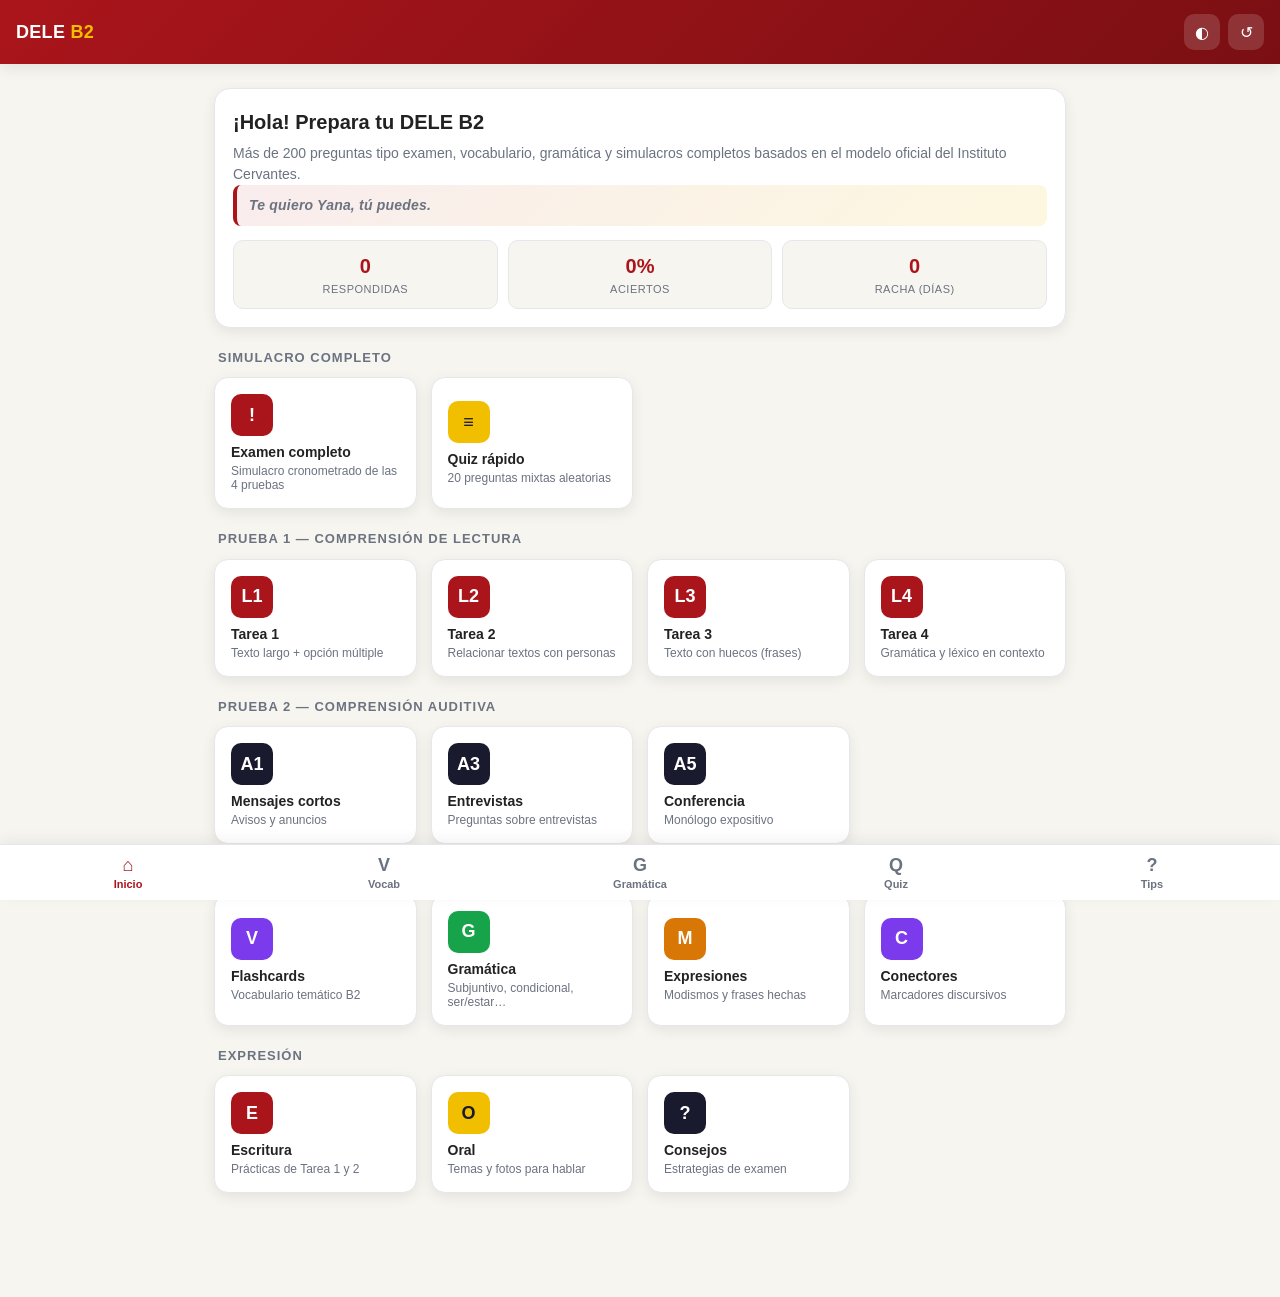
==== index.html @ 4dc5110e "Añadir mensaje personal en pantalla de inicio "Te quiero Yana, tú puedes." en la tarjeta de bienveni" ====
<!DOCTYPE html>
<html lang="es">
<head>
<meta charset="UTF-8">
<meta name="viewport" content="width=device-width, initial-scale=1.0, user-scalable=no, viewport-fit=cover">
<meta name="theme-color" content="#AA151B">
<meta name="description" content="Aplicación completa para preparar el examen DELE B2 del Instituto Cervantes">
<title>DELE B2 — Preparación Oficial</title>
<link rel="manifest" href="manifest.json">
<link rel="icon" type="image/svg+xml" href="icon.svg">
<link rel="apple-touch-icon" href="icon-180.png">
<link rel="apple-touch-icon" sizes="180x180" href="icon-180.png">
<link rel="apple-touch-icon" sizes="192x192" href="icon.png">
<link rel="apple-touch-icon" sizes="512x512" href="icon-512.png">
<meta name="apple-mobile-web-app-capable" content="yes">
<meta name="mobile-web-app-capable" content="yes">
<meta name="apple-mobile-web-app-status-bar-style" content="black-translucent">
<meta name="apple-mobile-web-app-title" content="DELE B2">
<meta name="format-detection" content="telephone=no">
<style>
:root {
  --red: #AA151B;
  --yellow: #F1BF00;
  --dark: #1a1a2e;
  --bg: #f7f5f0;
  --card: #ffffff;
  --text: #222;
  --muted: #6b7280;
  --border: #e5e7eb;
  --ok: #16a34a;
  --bad: #dc2626;
  --warn: #d97706;
  --shadow: 0 4px 14px rgba(0,0,0,0.08);
}
[data-theme="dark"] {
  --bg: #0f1420;
  --card: #1a2032;
  --text: #e6e8ef;
  --muted: #9aa3b2;
  --border: #2a3348;
  --shadow: 0 4px 14px rgba(0,0,0,0.35);
}
* { box-sizing: border-box; }
html, body { margin: 0; padding: 0; }
body {
  font-family: -apple-system, BlinkMacSystemFont, "SF Pro Text", "Segoe UI", Roboto, "Helvetica Neue", Arial, sans-serif;
  background: var(--bg);
  color: var(--text);
  line-height: 1.5;
  -webkit-tap-highlight-color: transparent;
  -webkit-touch-callout: none;
  padding-bottom: calc(80px + env(safe-area-inset-bottom));
  padding-top: env(safe-area-inset-top);
  overscroll-behavior-y: none;
}
header {
  background: linear-gradient(135deg, var(--red), #7a0f13);
  color: #fff;
  padding: 14px 16px;
  position: sticky;
  top: 0;
  z-index: 50;
  box-shadow: var(--shadow);
  display: flex;
  align-items: center;
  justify-content: space-between;
}
header h1 {
  margin: 0;
  font-size: 18px;
  font-weight: 700;
  letter-spacing: 0.3px;
}
header h1 span { color: var(--yellow); }
.header-buttons { display: flex; gap: 8px; }
.icon-btn {
  background: rgba(255,255,255,0.15);
  border: none;
  color: #fff;
  width: 36px; height: 36px;
  border-radius: 10px;
  font-size: 16px;
  cursor: pointer;
  display: flex; align-items: center; justify-content: center;
}
.icon-btn:hover { background: rgba(255,255,255,0.25); }

main { max-width: 900px; margin: 0 auto; padding: 16px; }

.hero {
  background: var(--card);
  border-radius: 16px;
  padding: 18px;
  box-shadow: var(--shadow);
  margin-bottom: 16px;
  border: 1px solid var(--border);
}
.hero h2 { margin: 0 0 6px 0; font-size: 20px; }
.hero p { margin: 0; color: var(--muted); font-size: 14px; }
.hero-love {
  margin: 10px 0 0 0;
  padding: 10px 12px;
  background: linear-gradient(135deg, rgba(170,21,27,0.08), rgba(241,191,0,0.12));
  border-left: 4px solid var(--red);
  border-radius: 8px;
  font-size: 15px;
  font-weight: 600;
  color: var(--red);
  font-style: italic;
  letter-spacing: 0.2px;
}
.stats { display: grid; grid-template-columns: repeat(3, 1fr); gap: 10px; margin-top: 14px; }
.stat {
  background: var(--bg);
  border-radius: 10px;
  padding: 10px;
  text-align: center;
  border: 1px solid var(--border);
}
.stat-val { font-size: 20px; font-weight: 700; color: var(--red); }
.stat-lbl { font-size: 11px; color: var(--muted); text-transform: uppercase; letter-spacing: 0.5px; }

.grid {
  display: grid;
  grid-template-columns: repeat(auto-fill, minmax(150px, 1fr));
  gap: 12px;
}
.card {
  background: var(--card);
  border: 1px solid var(--border);
  border-radius: 14px;
  padding: 16px;
  cursor: pointer;
  transition: transform 0.15s, box-shadow 0.15s;
  box-shadow: var(--shadow);
  text-align: left;
  color: var(--text);
  font-family: inherit;
  font-size: 14px;
}
.card:hover, .card:active { transform: translateY(-2px); }
.card-icon {
  width: 42px; height: 42px;
  border-radius: 10px;
  background: var(--red);
  color: #fff;
  display: flex; align-items: center; justify-content: center;
  font-weight: 700;
  margin-bottom: 8px;
  font-size: 18px;
}
.card-icon.yellow { background: var(--yellow); color: #1a1a2e; }
.card-icon.dark { background: var(--dark); }
.card-icon.green { background: var(--ok); }
.card-icon.purple { background: #7c3aed; }
.card-icon.orange { background: var(--warn); }
.card-title { font-weight: 600; margin: 0 0 4px 0; }
.card-desc { font-size: 12px; color: var(--muted); margin: 0; }

.section-title {
  font-size: 13px;
  text-transform: uppercase;
  letter-spacing: 1px;
  color: var(--muted);
  margin: 20px 0 10px 4px;
  font-weight: 600;
}

button {
  font-family: inherit;
  cursor: pointer;
}
.btn {
  background: var(--red);
  color: #fff;
  border: none;
  padding: 12px 20px;
  border-radius: 10px;
  font-size: 15px;
  font-weight: 600;
  width: 100%;
  margin-top: 10px;
}
.btn.ghost {
  background: transparent;
  color: var(--text);
  border: 1px solid var(--border);
}
.btn.secondary { background: var(--dark); }
.btn:disabled { opacity: 0.5; cursor: not-allowed; }

.screen { display: none; }
.screen.active { display: block; }

.quiz-header {
  display: flex; align-items: center; justify-content: space-between;
  margin-bottom: 16px;
  font-size: 14px;
  color: var(--muted);
}
.progress {
  height: 6px; background: var(--border); border-radius: 3px; overflow: hidden;
  margin-bottom: 16px;
}
.progress-bar {
  height: 100%; background: linear-gradient(90deg, var(--red), var(--yellow));
  width: 0%; transition: width 0.3s;
}

.question-card {
  background: var(--card);
  border: 1px solid var(--border);
  border-radius: 14px;
  padding: 18px;
  box-shadow: var(--shadow);
  margin-bottom: 14px;
}
.question-text {
  font-size: 16px;
  margin: 0 0 16px 0;
  line-height: 1.6;
}
.reading-text {
  background: var(--bg);
  padding: 14px;
  border-radius: 10px;
  margin-bottom: 16px;
  font-size: 14px;
  line-height: 1.7;
  border-left: 4px solid var(--red);
  white-space: pre-wrap;
}
.option {
  display: block;
  width: 100%;
  text-align: left;
  background: var(--card);
  border: 2px solid var(--border);
  border-radius: 10px;
  padding: 12px 14px;
  margin-bottom: 8px;
  font-size: 15px;
  color: var(--text);
  transition: all 0.15s;
}
.option:hover { border-color: var(--red); }
.option.selected { border-color: var(--red); background: rgba(170,21,27,0.06); }
.option.correct {
  border-color: var(--ok);
  background: rgba(22,163,74,0.12);
}
.option.wrong {
  border-color: var(--bad);
  background: rgba(220,38,38,0.12);
}
.option-letter {
  display: inline-block;
  width: 26px; height: 26px;
  border-radius: 50%;
  background: var(--border);
  color: var(--text);
  text-align: center;
  line-height: 26px;
  margin-right: 10px;
  font-weight: 600;
  font-size: 13px;
}
.option.selected .option-letter { background: var(--red); color: #fff; }
.option.correct .option-letter { background: var(--ok); color: #fff; }
.option.wrong .option-letter { background: var(--bad); color: #fff; }

.feedback {
  padding: 12px;
  border-radius: 10px;
  margin-top: 12px;
  font-size: 14px;
  line-height: 1.5;
}
.feedback.ok { background: rgba(22,163,74,0.12); color: var(--ok); }
.feedback.bad { background: rgba(220,38,38,0.12); color: var(--bad); }
.feedback-explain {
  background: var(--bg);
  padding: 12px;
  border-radius: 10px;
  margin-top: 10px;
  font-size: 13px;
  color: var(--text);
  border-left: 3px solid var(--yellow);
}

.result-screen {
  text-align: center;
  padding: 30px 20px;
}
.result-score {
  font-size: 64px;
  font-weight: 800;
  margin: 20px 0 10px 0;
  background: linear-gradient(135deg, var(--red), var(--yellow));
  -webkit-background-clip: text;
  -webkit-text-fill-color: transparent;
  background-clip: text;
}
.result-label { font-size: 16px; color: var(--muted); margin-bottom: 20px; }
.result-summary {
  display: grid;
  grid-template-columns: repeat(3, 1fr);
  gap: 10px;
  margin: 20px 0;
}
.result-summary .stat { padding: 14px; }

.match-item {
  background: var(--card);
  border: 2px solid var(--border);
  border-radius: 10px;
  padding: 10px;
  margin-bottom: 8px;
  font-size: 14px;
}
.match-item strong { color: var(--red); }
.match-selector {
  width: 100%;
  padding: 8px;
  border-radius: 8px;
  border: 1px solid var(--border);
  background: var(--card);
  color: var(--text);
  font-family: inherit;
  margin-top: 6px;
}

.flashcard {
  background: var(--card);
  border-radius: 16px;
  padding: 40px 20px;
  min-height: 240px;
  display: flex;
  flex-direction: column;
  justify-content: center;
  align-items: center;
  text-align: center;
  box-shadow: var(--shadow);
  border: 1px solid var(--border);
  cursor: pointer;
  user-select: none;
}
.flashcard-word { font-size: 28px; font-weight: 700; margin-bottom: 10px; }
.flashcard-type { font-size: 12px; color: var(--muted); text-transform: uppercase; letter-spacing: 1px; margin-bottom: 16px; }
.flashcard-translation { font-size: 22px; color: var(--red); font-weight: 600; margin-bottom: 14px; }
.flashcard-example { font-size: 14px; color: var(--muted); font-style: italic; padding: 0 10px; }
.flashcard-hint { font-size: 12px; color: var(--muted); margin-top: 20px; }

.writing-prompt {
  background: var(--bg);
  padding: 14px;
  border-radius: 10px;
  margin-bottom: 12px;
  border-left: 4px solid var(--yellow);
  font-size: 14px;
  line-height: 1.6;
}
textarea {
  width: 100%;
  min-height: 220px;
  padding: 12px;
  border-radius: 10px;
  border: 1px solid var(--border);
  background: var(--card);
  color: var(--text);
  font-family: inherit;
  font-size: 15px;
  resize: vertical;
}
.word-count {
  text-align: right;
  font-size: 12px;
  color: var(--muted);
  margin-top: 4px;
}
.word-count.warn { color: var(--warn); }
.word-count.ok { color: var(--ok); }
.word-count.bad { color: var(--bad); }

.timer {
  background: var(--dark);
  color: #fff;
  padding: 6px 10px;
  border-radius: 8px;
  font-family: monospace;
  font-weight: 700;
  font-size: 14px;
}
.timer.warn { background: var(--warn); }
.timer.bad { background: var(--bad); }

.back-btn {
  background: transparent;
  border: none;
  color: var(--muted);
  font-size: 14px;
  padding: 8px 0;
  margin-bottom: 8px;
  cursor: pointer;
  display: flex;
  align-items: center;
  gap: 4px;
}

.checklist {
  background: var(--card);
  border: 1px solid var(--border);
  border-radius: 10px;
  padding: 12px;
  margin-top: 10px;
}
.checklist-item {
  padding: 8px 0;
  font-size: 14px;
  border-bottom: 1px solid var(--border);
  display: flex; align-items: flex-start; gap: 8px;
}
.checklist-item:last-child { border-bottom: none; }
.checklist-item::before {
  content: "•";
  color: var(--red);
  font-weight: bold;
}

.tip-box {
  background: linear-gradient(135deg, rgba(241,191,0,0.15), rgba(170,21,27,0.08));
  border: 1px solid var(--yellow);
  border-radius: 10px;
  padding: 12px;
  margin: 12px 0;
  font-size: 13px;
  line-height: 1.6;
}
.tip-box strong { color: var(--red); }

.nav-buttons {
  display: flex; gap: 10px; margin-top: 10px;
}
.nav-buttons button { flex: 1; }

.audio-placeholder {
  background: var(--bg);
  padding: 14px;
  border-radius: 10px;
  margin-bottom: 14px;
  border: 1px dashed var(--border);
}
.audio-placeholder summary {
  font-weight: 600;
  cursor: pointer;
  color: var(--red);
}
.transcript {
  margin-top: 10px;
  font-size: 14px;
  line-height: 1.6;
  white-space: pre-wrap;
}

.tag {
  display: inline-block;
  background: var(--border);
  color: var(--text);
  padding: 2px 8px;
  border-radius: 4px;
  font-size: 11px;
  margin-right: 4px;
  font-weight: 500;
}
.tag.red { background: rgba(170,21,27,0.15); color: var(--red); }

.list-item {
  background: var(--card);
  border: 1px solid var(--border);
  border-radius: 10px;
  padding: 12px;
  margin-bottom: 8px;
}
.list-item h4 { margin: 0 0 4px 0; font-size: 15px; }
.list-item p { margin: 0; font-size: 13px; color: var(--muted); }

.bottom-tabs {
  position: fixed; bottom: 0; left: 0; right: 0;
  background: var(--card);
  border-top: 1px solid var(--border);
  display: flex;
  z-index: 40;
  box-shadow: 0 -4px 14px rgba(0,0,0,0.06);
  padding-bottom: env(safe-area-inset-bottom);
}
.tab {
  flex: 1;
  background: none;
  border: none;
  padding: 10px 4px;
  font-size: 11px;
  color: var(--muted);
  text-align: center;
  cursor: pointer;
  font-weight: 600;
}
.tab .tab-icon {
  display: block;
  font-size: 18px;
  margin-bottom: 2px;
}
.tab.active { color: var(--red); }

@media (min-width: 600px) {
  main { padding: 24px; }
  .grid { grid-template-columns: repeat(auto-fill, minmax(200px, 1fr)); gap: 14px; }
}
</style>
</head>
<body>

<header>
  <h1>DELE <span>B2</span></h1>
  <div class="header-buttons">
    <button class="icon-btn" id="themeBtn" title="Cambiar tema">◐</button>
    <button class="icon-btn" id="resetBtn" title="Reiniciar progreso">↺</button>
  </div>
</header>

<main>
  <div id="homeScreen" class="screen active">
    <div class="hero">
      <h2>¡Hola! Prepara tu DELE B2</h2>
      <p>Más de 200 preguntas tipo examen, vocabulario, gramática y simulacros completos basados en el modelo oficial del Instituto Cervantes.</p>
      <p class="hero-love">Te quiero Yana, tú puedes.</p>
      <div class="stats">
        <div class="stat"><div class="stat-val" id="statQuestions">0</div><div class="stat-lbl">Respondidas</div></div>
        <div class="stat"><div class="stat-val" id="statAccuracy">0%</div><div class="stat-lbl">Aciertos</div></div>
        <div class="stat"><div class="stat-val" id="statStreak">0</div><div class="stat-lbl">Racha (días)</div></div>
      </div>
    </div>

    <div class="section-title">Simulacro completo</div>
    <div class="grid">
      <button class="card" data-action="mockexam">
        <div class="card-icon">!</div>
        <div class="card-title">Examen completo</div>
        <div class="card-desc">Simulacro cronometrado de las 4 pruebas</div>
      </button>
      <button class="card" data-action="random">
        <div class="card-icon yellow">≡</div>
        <div class="card-title">Quiz rápido</div>
        <div class="card-desc">20 preguntas mixtas aleatorias</div>
      </button>
    </div>

    <div class="section-title">Prueba 1 — Comprensión de lectura</div>
    <div class="grid">
      <button class="card" data-action="reading" data-task="t1">
        <div class="card-icon">L1</div>
        <div class="card-title">Tarea 1</div>
        <div class="card-desc">Texto largo + opción múltiple</div>
      </button>
      <button class="card" data-action="reading" data-task="t2">
        <div class="card-icon">L2</div>
        <div class="card-title">Tarea 2</div>
        <div class="card-desc">Relacionar textos con personas</div>
      </button>
      <button class="card" data-action="reading" data-task="t3">
        <div class="card-icon">L3</div>
        <div class="card-title">Tarea 3</div>
        <div class="card-desc">Texto con huecos (frases)</div>
      </button>
      <button class="card" data-action="reading" data-task="t4">
        <div class="card-icon">L4</div>
        <div class="card-title">Tarea 4</div>
        <div class="card-desc">Gramática y léxico en contexto</div>
      </button>
    </div>

    <div class="section-title">Prueba 2 — Comprensión auditiva</div>
    <div class="grid">
      <button class="card" data-action="listening" data-task="t1">
        <div class="card-icon dark">A1</div>
        <div class="card-title">Mensajes cortos</div>
        <div class="card-desc">Avisos y anuncios</div>
      </button>
      <button class="card" data-action="listening" data-task="t3">
        <div class="card-icon dark">A3</div>
        <div class="card-title">Entrevistas</div>
        <div class="card-desc">Preguntas sobre entrevistas</div>
      </button>
      <button class="card" data-action="listening" data-task="t5">
        <div class="card-icon dark">A5</div>
        <div class="card-title">Conferencia</div>
        <div class="card-desc">Monólogo expositivo</div>
      </button>
    </div>

    <div class="section-title">Vocabulario y gramática</div>
    <div class="grid">
      <button class="card" data-action="flashcards">
        <div class="card-icon purple">V</div>
        <div class="card-title">Flashcards</div>
        <div class="card-desc">Vocabulario temático B2</div>
      </button>
      <button class="card" data-action="grammar">
        <div class="card-icon green">G</div>
        <div class="card-title">Gramática</div>
        <div class="card-desc">Subjuntivo, condicional, ser/estar…</div>
      </button>
      <button class="card" data-action="idioms">
        <div class="card-icon orange">M</div>
        <div class="card-title">Expresiones</div>
        <div class="card-desc">Modismos y frases hechas</div>
      </button>
      <button class="card" data-action="connectors">
        <div class="card-icon purple">C</div>
        <div class="card-title">Conectores</div>
        <div class="card-desc">Marcadores discursivos</div>
      </button>
    </div>

    <div class="section-title">Expresión</div>
    <div class="grid">
      <button class="card" data-action="writing">
        <div class="card-icon">E</div>
        <div class="card-title">Escritura</div>
        <div class="card-desc">Prácticas de Tarea 1 y 2</div>
      </button>
      <button class="card" data-action="speaking">
        <div class="card-icon yellow">O</div>
        <div class="card-title">Oral</div>
        <div class="card-desc">Temas y fotos para hablar</div>
      </button>
      <button class="card" data-action="tips">
        <div class="card-icon dark">?</div>
        <div class="card-title">Consejos</div>
        <div class="card-desc">Estrategias de examen</div>
      </button>
    </div>
  </div>

  <div id="quizScreen" class="screen">
    <button class="back-btn" onclick="goHome()">‹ Volver</button>
    <div class="quiz-header">
      <span id="quizTitle">Quiz</span>
      <span id="quizTimer" class="timer" style="display:none;">00:00</span>
      <span id="quizProgress">1 / 10</span>
    </div>
    <div class="progress"><div class="progress-bar" id="progressBar"></div></div>
    <div id="quizContent"></div>
  </div>

  <div id="resultScreen" class="screen">
    <div class="result-screen">
      <div class="result-score" id="resultScore">0%</div>
      <div class="result-label" id="resultLabel">¡Buen trabajo!</div>
      <div class="result-summary">
        <div class="stat"><div class="stat-val" id="resCorrect" style="color:var(--ok)">0</div><div class="stat-lbl">Aciertos</div></div>
        <div class="stat"><div class="stat-val" id="resWrong" style="color:var(--bad)">0</div><div class="stat-lbl">Fallos</div></div>
        <div class="stat"><div class="stat-val" id="resTotal">0</div><div class="stat-lbl">Total</div></div>
      </div>
      <div id="resultFeedback"></div>
      <button class="btn" onclick="goHome()">Volver al inicio</button>
      <button class="btn ghost" onclick="repeatQuiz()">Repetir</button>
    </div>
  </div>

  <div id="flashScreen" class="screen">
    <button class="back-btn" onclick="goHome()">‹ Volver</button>
    <div class="quiz-header">
      <span id="flashCategory">Vocabulario</span>
      <span id="flashProgress">1 / 50</span>
    </div>
    <div class="progress"><div class="progress-bar" id="flashProgressBar"></div></div>
    <div id="flashCardContainer"></div>
    <div class="nav-buttons">
      <button class="btn ghost" onclick="flashPrev()">‹ Anterior</button>
      <button class="btn" onclick="flashNext()">Siguiente ›</button>
    </div>
    <button class="btn secondary" onclick="flashShuffle()">Mezclar</button>
  </div>

  <div id="writingScreen" class="screen">
    <button class="back-btn" onclick="goHome()">‹ Volver</button>
    <h2 id="writingTitle">Expresión escrita</h2>
    <div id="writingContent"></div>
  </div>

  <div id="speakingScreen" class="screen">
    <button class="back-btn" onclick="goHome()">‹ Volver</button>
    <h2>Expresión oral</h2>
    <div id="speakingContent"></div>
  </div>

  <div id="infoScreen" class="screen">
    <button class="back-btn" onclick="goHome()">‹ Volver</button>
    <div id="infoContent"></div>
  </div>

  <div id="listingScreen" class="screen">
    <button class="back-btn" onclick="goHome()">‹ Volver</button>
    <h2 id="listingTitle"></h2>
    <div id="listingContent"></div>
  </div>
</main>

<div class="bottom-tabs">
  <button class="tab active" data-screen="homeScreen"><span class="tab-icon">⌂</span>Inicio</button>
  <button class="tab" data-action="flashcards"><span class="tab-icon">V</span>Vocab</button>
  <button class="tab" data-action="grammar"><span class="tab-icon">G</span>Gramática</button>
  <button class="tab" data-action="random"><span class="tab-icon">Q</span>Quiz</button>
  <button class="tab" data-action="tips"><span class="tab-icon">?</span>Tips</button>
</div>

<script src="questions.js"></script>
<script src="app.js"></script>
<script>
if ('serviceWorker' in navigator) {
  window.addEventListener('load', () => {
    navigator.serviceWorker.register('sw.js').catch(()=>{});
  });
}
</script>
</body>
</html>
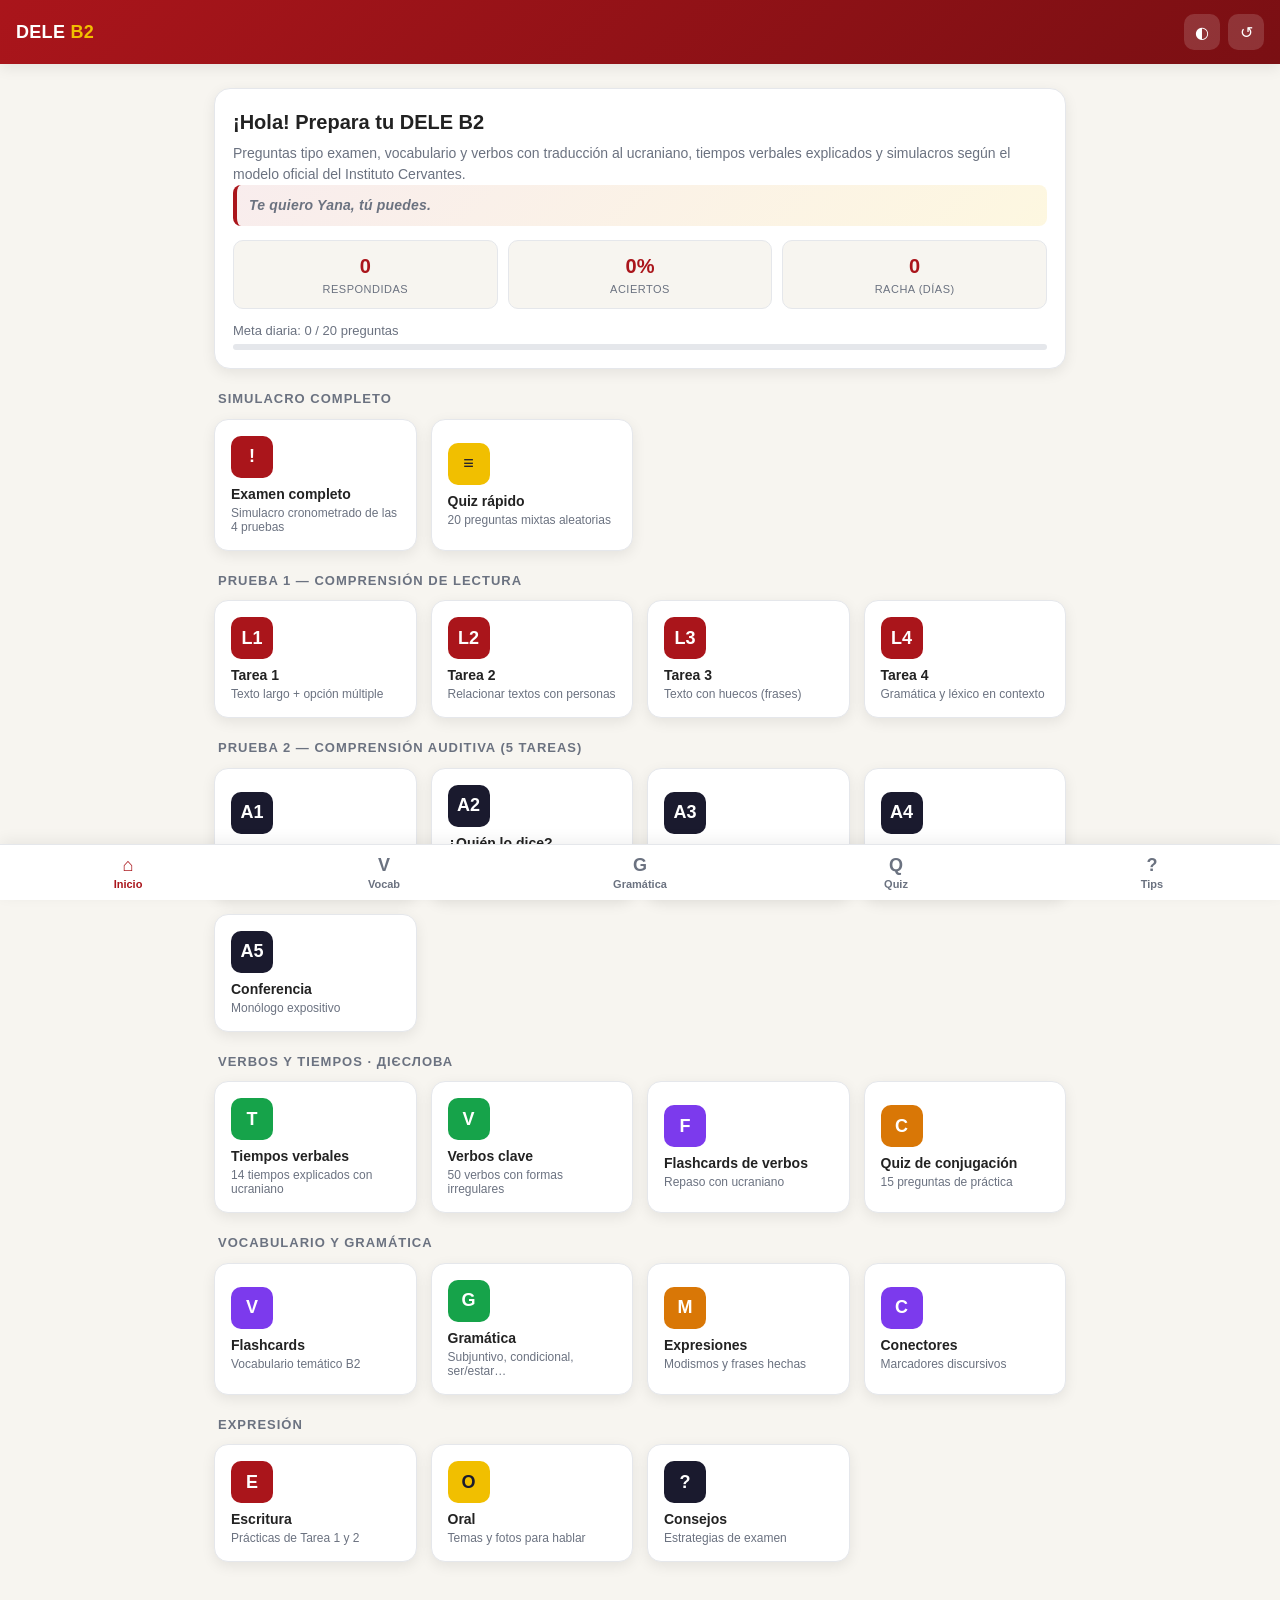
==== commit 768a5dff: "Inicio v2: meta diaria, audición completa, sección de verbos, sw v3 - Tarjeta de meta diaria (20 pre" ====
--- a/index.html
+++ b/index.html
@@ -531,13 +531,17 @@
   <div id="homeScreen" class="screen active">
     <div class="hero">
       <h2>¡Hola! Prepara tu DELE B2</h2>
-      <p>Más de 200 preguntas tipo examen, vocabulario, gramática y simulacros completos basados en el modelo oficial del Instituto Cervantes.</p>
+      <p>Preguntas tipo examen, vocabulario y verbos con traducción al ucraniano, tiempos verbales explicados y simulacros según el modelo oficial del Instituto Cervantes.</p>
       <p class="hero-love">Te quiero Yana, tú puedes.</p>
       <div class="stats">
         <div class="stat"><div class="stat-val" id="statQuestions">0</div><div class="stat-lbl">Respondidas</div></div>
         <div class="stat"><div class="stat-val" id="statAccuracy">0%</div><div class="stat-lbl">Aciertos</div></div>
         <div class="stat"><div class="stat-val" id="statStreak">0</div><div class="stat-lbl">Racha (días)</div></div>
       </div>
+      <div style="margin-top:12px">
+        <div id="dailyGoalText" style="font-size:13px;color:var(--muted);margin-bottom:4px">Meta diaria: 0 / 20 preguntas</div>
+        <div class="progress" style="margin-bottom:0"><div class="progress-bar" id="dailyGoalBar"></div></div>
+      </div>
     </div>
 
     <div class="section-title">Simulacro completo</div>
@@ -578,22 +582,56 @@
       </button>
     </div>
 
-    <div class="section-title">Prueba 2 — Comprensión auditiva</div>
+    <div class="section-title">Prueba 2 — Comprensión auditiva (5 tareas)</div>
     <div class="grid">
       <button class="card" data-action="listening" data-task="t1">
         <div class="card-icon dark">A1</div>
         <div class="card-title">Mensajes cortos</div>
         <div class="card-desc">Avisos y anuncios</div>
       </button>
+      <button class="card" data-action="listening" data-task="t2">
+        <div class="card-icon dark">A2</div>
+        <div class="card-title">¿Quién lo dice?</div>
+        <div class="card-desc">Conversación: él, ella o ninguno</div>
+      </button>
       <button class="card" data-action="listening" data-task="t3">
         <div class="card-icon dark">A3</div>
         <div class="card-title">Entrevistas</div>
         <div class="card-desc">Preguntas sobre entrevistas</div>
       </button>
+      <button class="card" data-action="listening" data-task="t4">
+        <div class="card-icon dark">A4</div>
+        <div class="card-title">Relacionar personas</div>
+        <div class="card-desc">6 personas, 9 enunciados</div>
+      </button>
       <button class="card" data-action="listening" data-task="t5">
         <div class="card-icon dark">A5</div>
         <div class="card-title">Conferencia</div>
         <div class="card-desc">Monólogo expositivo</div>
+      </button>
+    </div>
+
+    <div class="section-title">Verbos y tiempos · Дієслова</div>
+    <div class="grid">
+      <button class="card" data-action="tenses">
+        <div class="card-icon green">T</div>
+        <div class="card-title">Tiempos verbales</div>
+        <div class="card-desc">14 tiempos explicados con ucraniano</div>
+      </button>
+      <button class="card" data-action="verbs">
+        <div class="card-icon green">V</div>
+        <div class="card-title">Verbos clave</div>
+        <div class="card-desc">50 verbos con formas irregulares</div>
+      </button>
+      <button class="card" data-action="verbflash">
+        <div class="card-icon purple">F</div>
+        <div class="card-title">Flashcards de verbos</div>
+        <div class="card-desc">Repaso con ucraniano</div>
+      </button>
+      <button class="card" data-action="conjugation">
+        <div class="card-icon orange">C</div>
+        <div class="card-title">Quiz de conjugación</div>
+        <div class="card-desc">15 preguntas de práctica</div>
       </button>
     </div>
 
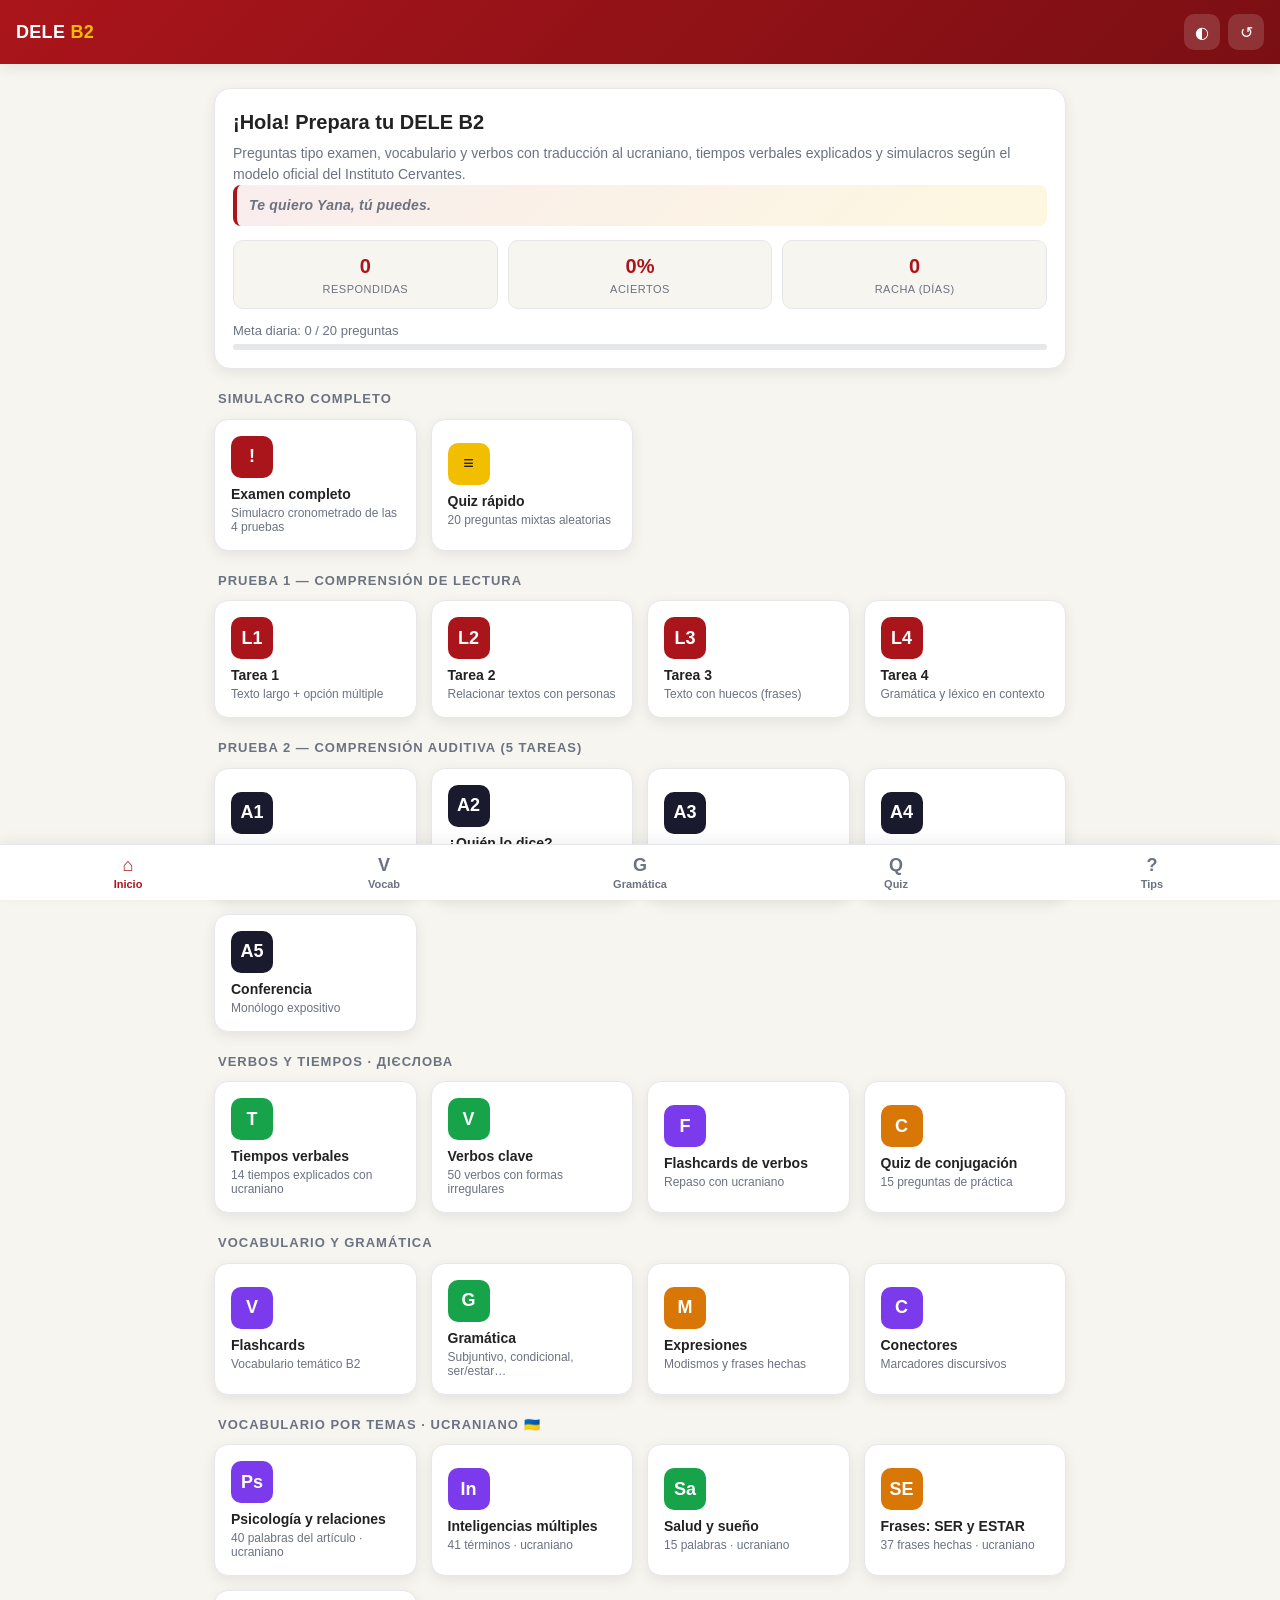
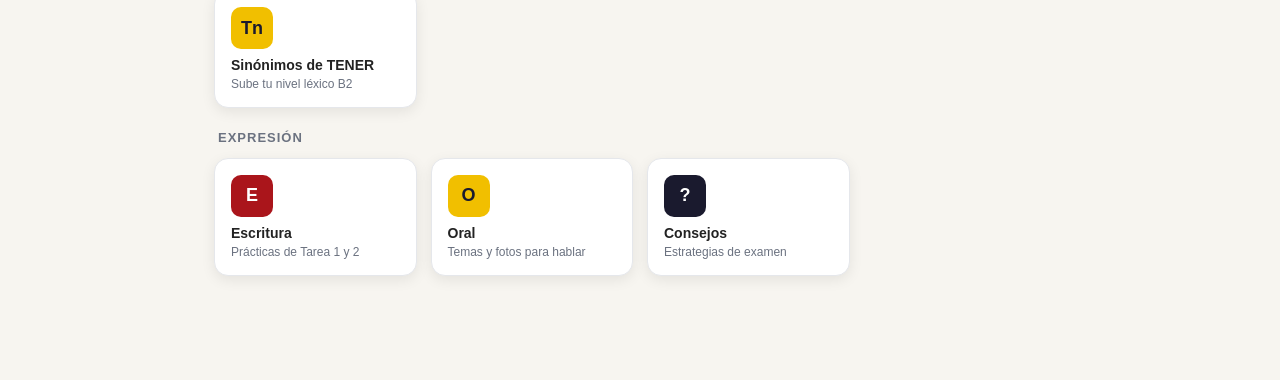
==== commit dabfb913: "Añadir material de estudio de Yana: vocab temático, SER/ESTAR y sinónimos de TENER Contenido nuevo (" ====
--- a/index.html
+++ b/index.html
@@ -659,6 +659,35 @@
       </button>
     </div>
 
+    <div class="section-title">Vocabulario por temas · Ucraniano 🇺🇦</div>
+    <div class="grid">
+      <button class="card" data-action="vocabPsico">
+        <div class="card-icon purple">Ps</div>
+        <div class="card-title">Psicología y relaciones</div>
+        <div class="card-desc">40 palabras del artículo · ucraniano</div>
+      </button>
+      <button class="card" data-action="vocabIntel">
+        <div class="card-icon purple">In</div>
+        <div class="card-title">Inteligencias múltiples</div>
+        <div class="card-desc">41 términos · ucraniano</div>
+      </button>
+      <button class="card" data-action="vocabSalud">
+        <div class="card-icon green">Sa</div>
+        <div class="card-title">Salud y sueño</div>
+        <div class="card-desc">15 palabras · ucraniano</div>
+      </button>
+      <button class="card" data-action="serEstar">
+        <div class="card-icon orange">SE</div>
+        <div class="card-title">Frases: SER y ESTAR</div>
+        <div class="card-desc">37 frases hechas · ucraniano</div>
+      </button>
+      <button class="card" data-action="tenerSyn">
+        <div class="card-icon yellow">Tn</div>
+        <div class="card-title">Sinónimos de TENER</div>
+        <div class="card-desc">Sube tu nivel léxico B2</div>
+      </button>
+    </div>
+
     <div class="section-title">Expresión</div>
     <div class="grid">
       <button class="card" data-action="writing">
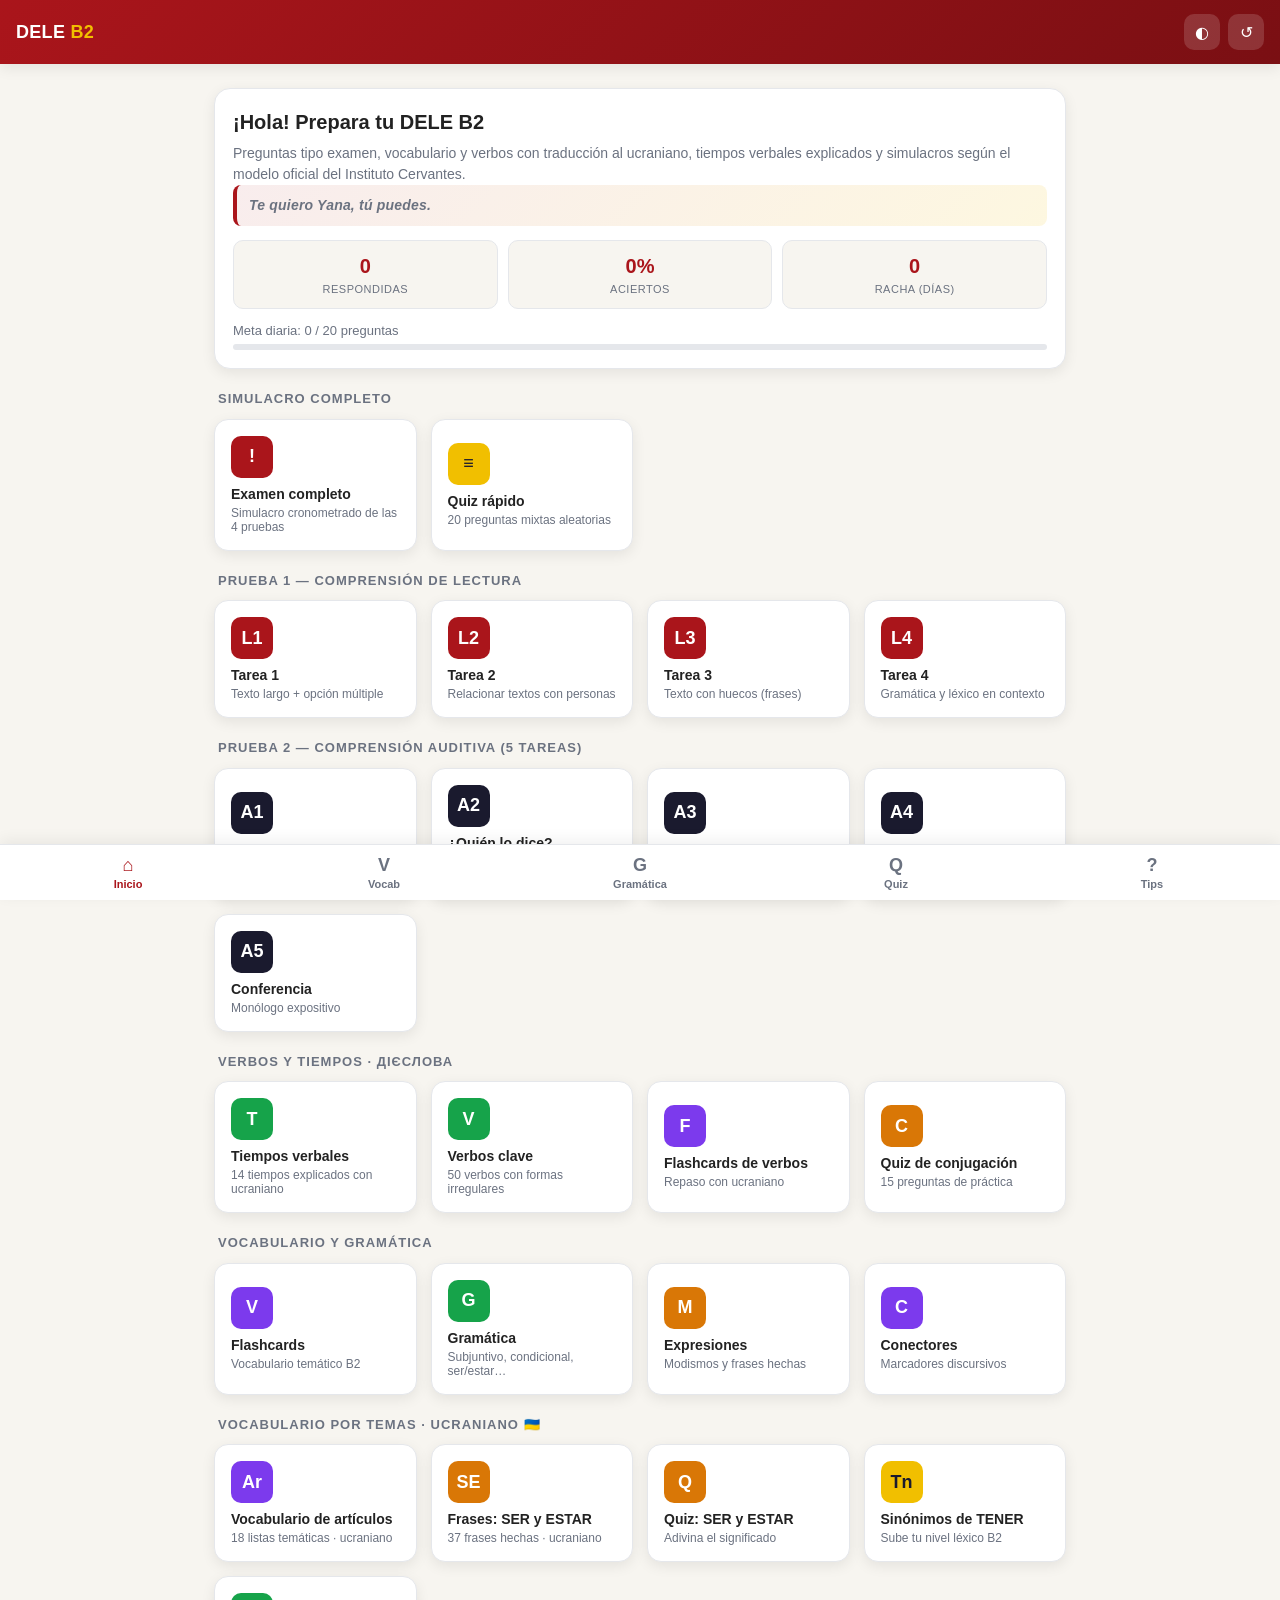
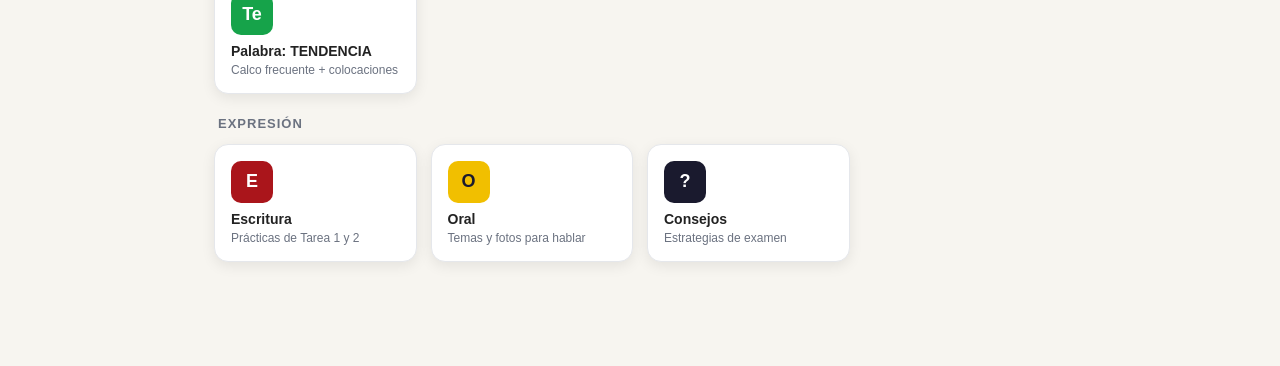
==== commit fe8cfa3a: "Ampliar la app: 15 artículos de vocabulario, quiz SER/ESTAR, Semana Santa, tendencia y muletillas Co" ====
--- a/index.html
+++ b/index.html
@@ -661,30 +661,30 @@
 
     <div class="section-title">Vocabulario por temas · Ucraniano 🇺🇦</div>
     <div class="grid">
-      <button class="card" data-action="vocabPsico">
-        <div class="card-icon purple">Ps</div>
-        <div class="card-title">Psicología y relaciones</div>
-        <div class="card-desc">40 palabras del artículo · ucraniano</div>
-      </button>
-      <button class="card" data-action="vocabIntel">
-        <div class="card-icon purple">In</div>
-        <div class="card-title">Inteligencias múltiples</div>
-        <div class="card-desc">41 términos · ucraniano</div>
-      </button>
-      <button class="card" data-action="vocabSalud">
-        <div class="card-icon green">Sa</div>
-        <div class="card-title">Salud y sueño</div>
-        <div class="card-desc">15 palabras · ucraniano</div>
+      <button class="card" data-action="articleBrowser">
+        <div class="card-icon purple">Ar</div>
+        <div class="card-title">Vocabulario de artículos</div>
+        <div class="card-desc">18 listas temáticas · ucraniano</div>
       </button>
       <button class="card" data-action="serEstar">
         <div class="card-icon orange">SE</div>
         <div class="card-title">Frases: SER y ESTAR</div>
         <div class="card-desc">37 frases hechas · ucraniano</div>
       </button>
+      <button class="card" data-action="serEstarQuiz">
+        <div class="card-icon orange">Q</div>
+        <div class="card-title">Quiz: SER y ESTAR</div>
+        <div class="card-desc">Adivina el significado</div>
+      </button>
       <button class="card" data-action="tenerSyn">
         <div class="card-icon yellow">Tn</div>
         <div class="card-title">Sinónimos de TENER</div>
         <div class="card-desc">Sube tu nivel léxico B2</div>
+      </button>
+      <button class="card" data-action="tendencia">
+        <div class="card-icon green">Te</div>
+        <div class="card-title">Palabra: TENDENCIA</div>
+        <div class="card-desc">Calco frecuente + colocaciones</div>
       </button>
     </div>
 
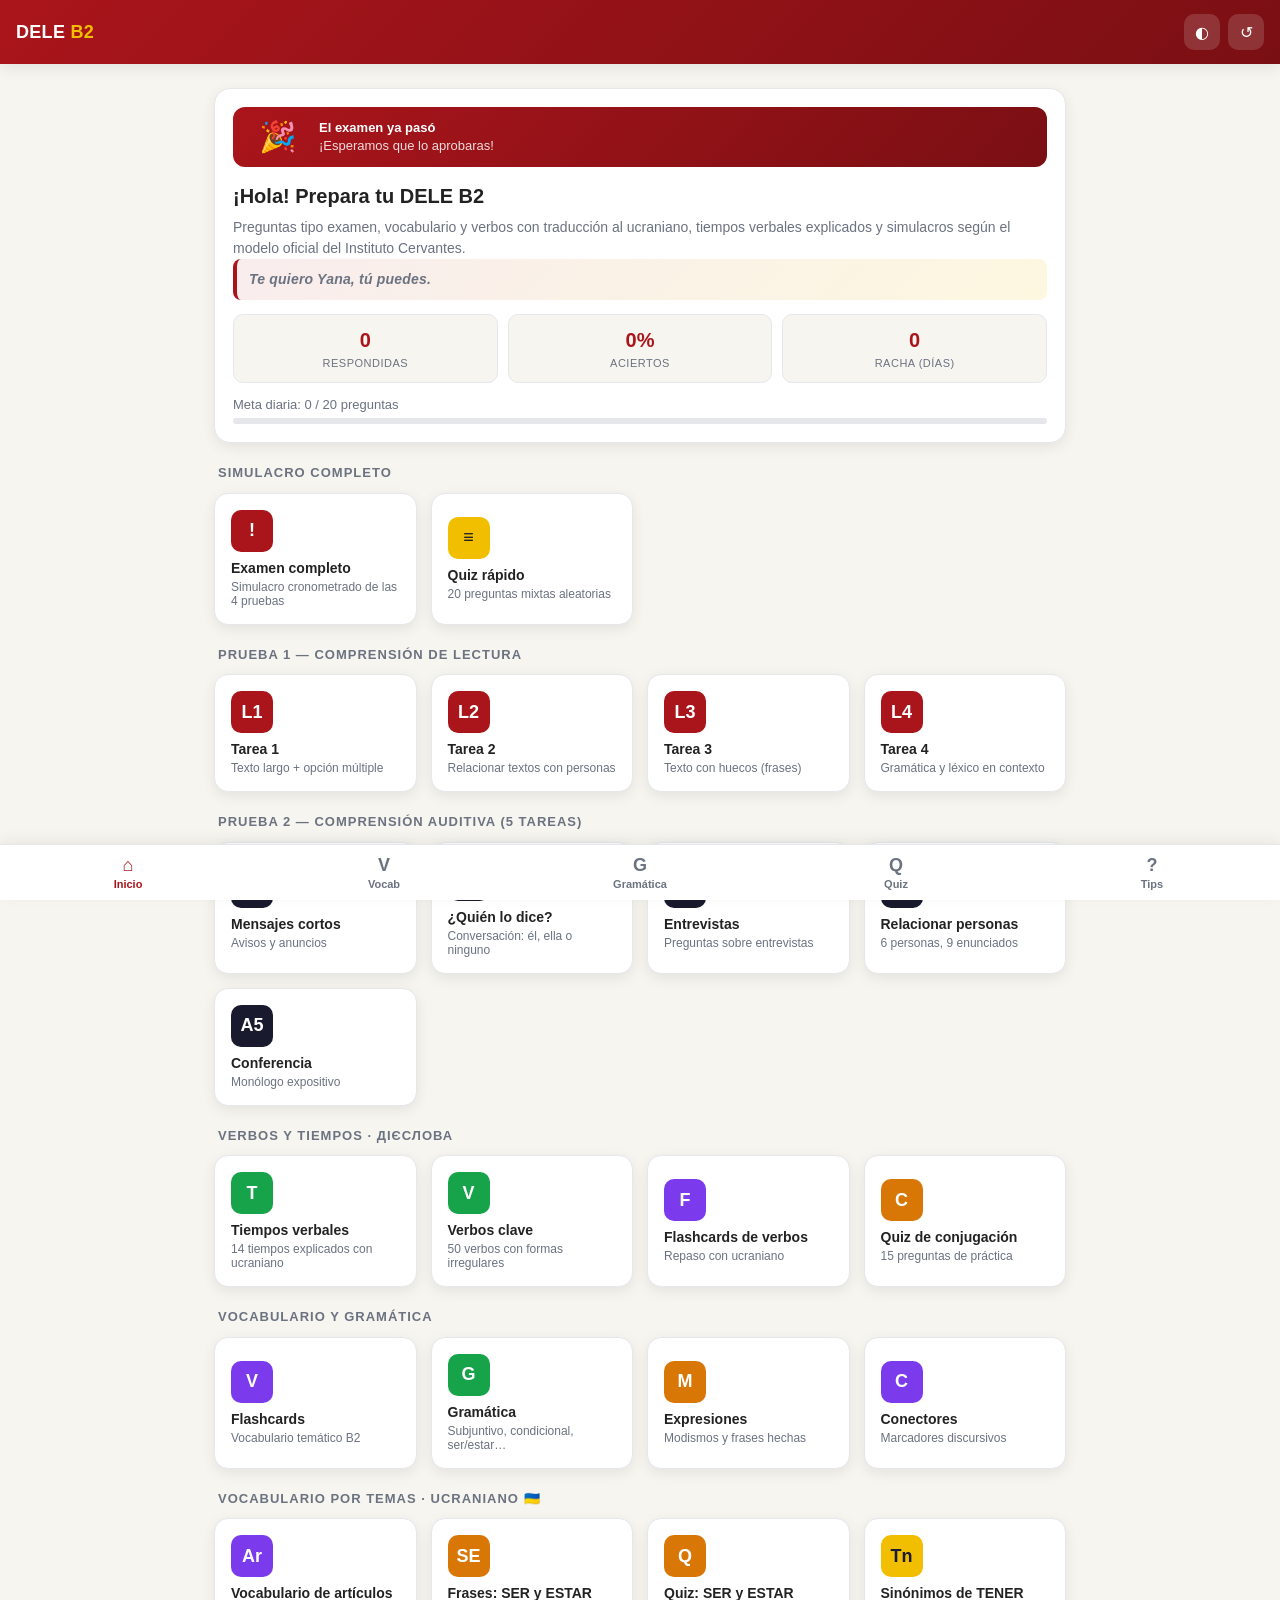
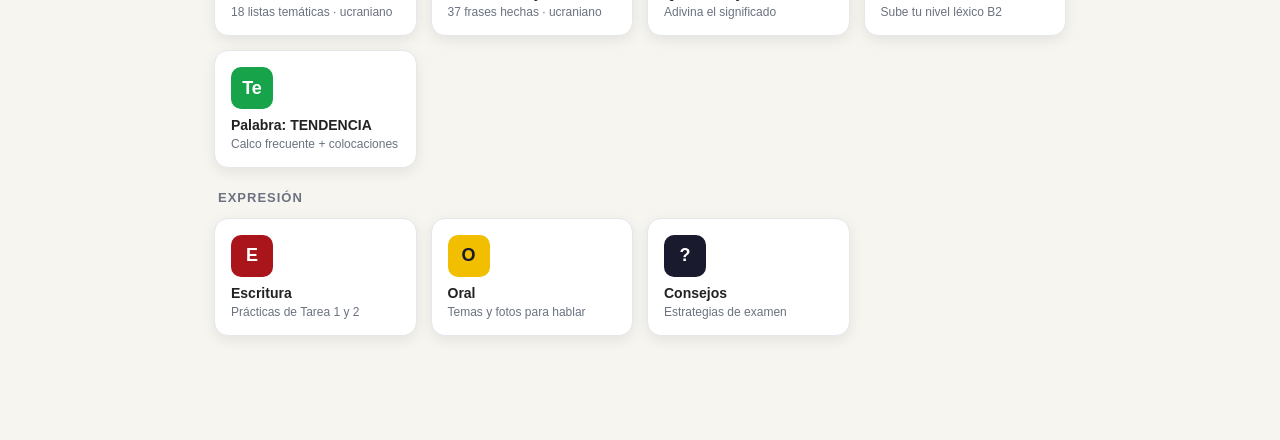
==== commit e641b479: "Cuenta atrás para el examen en la pantalla de inicio - Banner con los días que faltan para el DELE B" ====
--- a/index.html
+++ b/index.html
@@ -109,6 +109,27 @@
   font-style: italic;
   letter-spacing: 0.2px;
 }
+.countdown {
+  display: flex;
+  align-items: center;
+  gap: 14px;
+  background: linear-gradient(135deg, var(--red), #7a0f13);
+  color: #fff;
+  border-radius: 12px;
+  padding: 12px 16px;
+  margin-bottom: 14px;
+}
+.countdown-num {
+  font-size: 40px;
+  font-weight: 800;
+  line-height: 1;
+  color: var(--yellow);
+  min-width: 56px;
+  text-align: center;
+  flex-shrink: 0;
+}
+.countdown-lbl { font-size: 13px; font-weight: 600; line-height: 1.4; }
+.countdown-lbl .sub { opacity: 0.85; font-weight: 500; }
 .stats { display: grid; grid-template-columns: repeat(3, 1fr); gap: 10px; margin-top: 14px; }
 .stat {
   background: var(--bg);
@@ -530,6 +551,10 @@
 <main>
   <div id="homeScreen" class="screen active">
     <div class="hero">
+      <div class="countdown" id="countdown">
+        <div class="countdown-num" id="countdownNum">—</div>
+        <div class="countdown-lbl" id="countdownLbl">Cargando cuenta atrás…</div>
+      </div>
       <h2>¡Hola! Prepara tu DELE B2</h2>
       <p>Preguntas tipo examen, vocabulario y verbos con traducción al ucraniano, tiempos verbales explicados y simulacros según el modelo oficial del Instituto Cervantes.</p>
       <p class="hero-love">Te quiero Yana, tú puedes.</p>
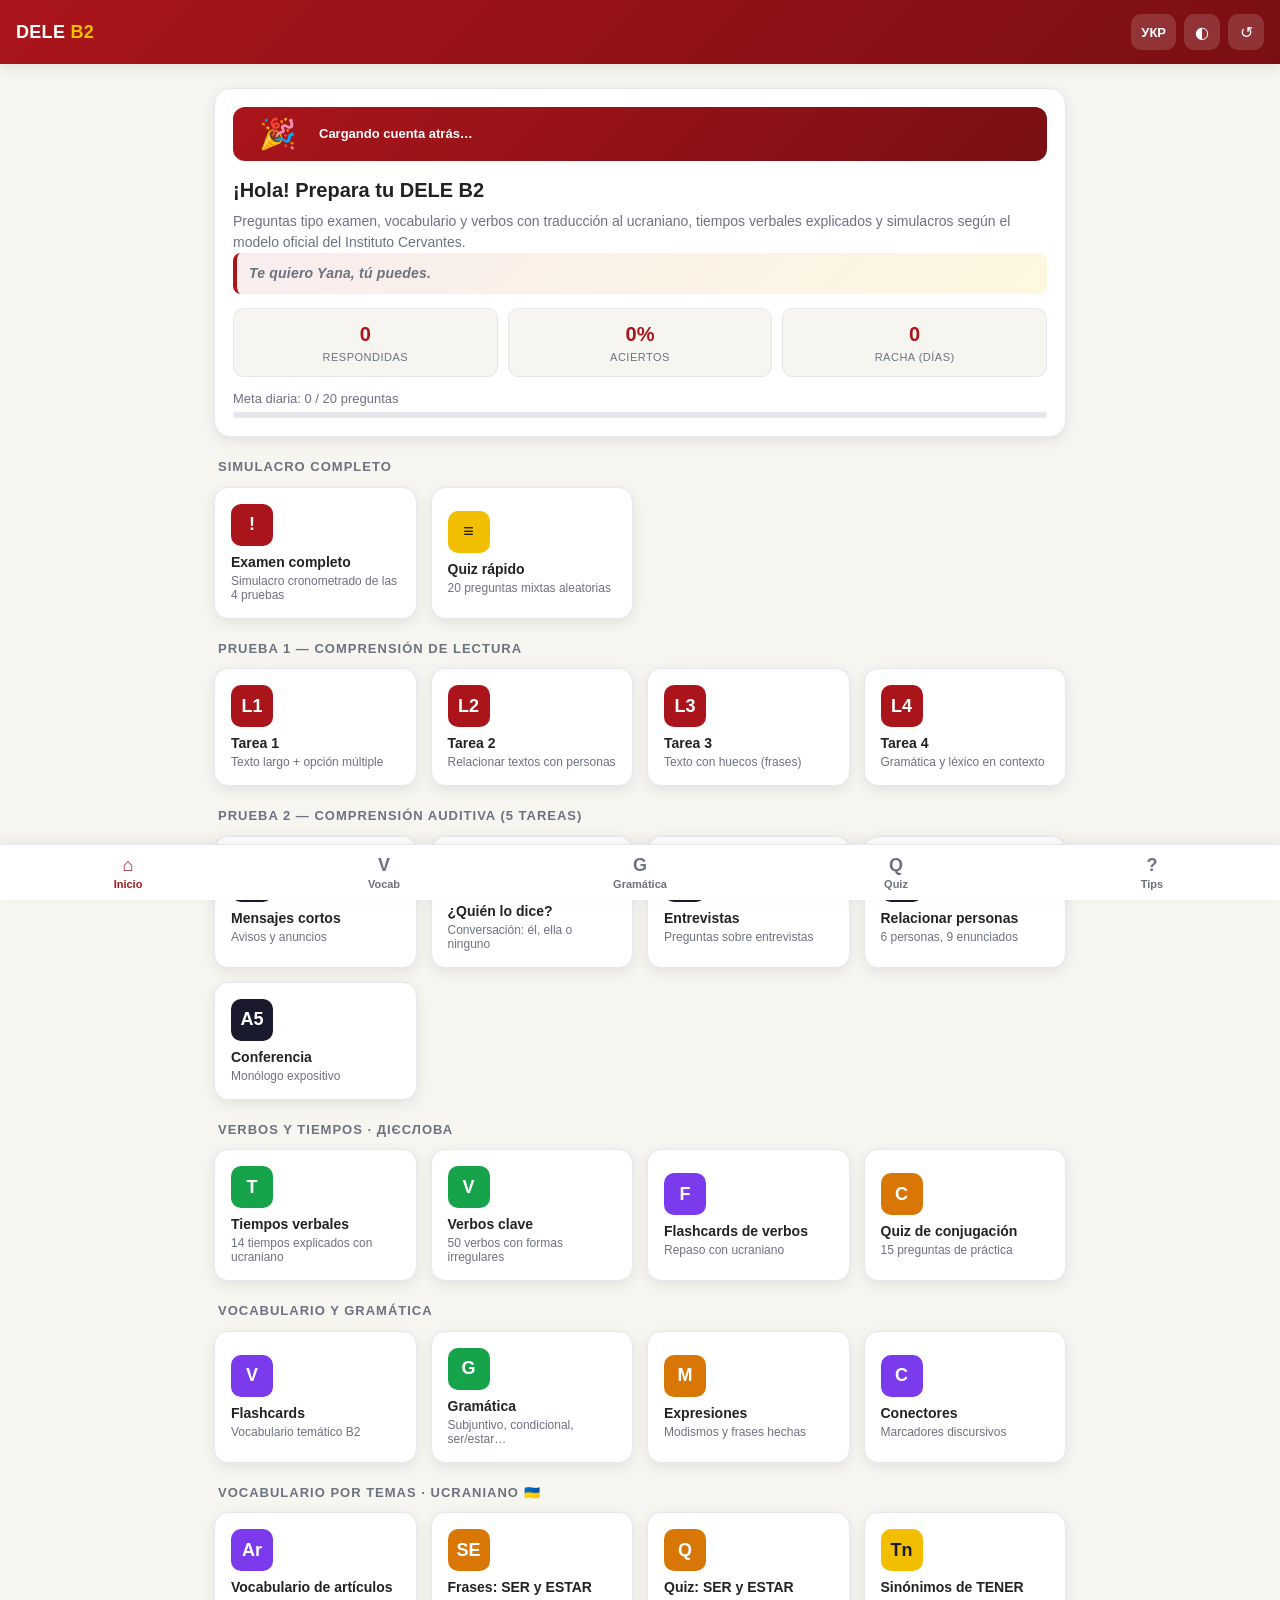
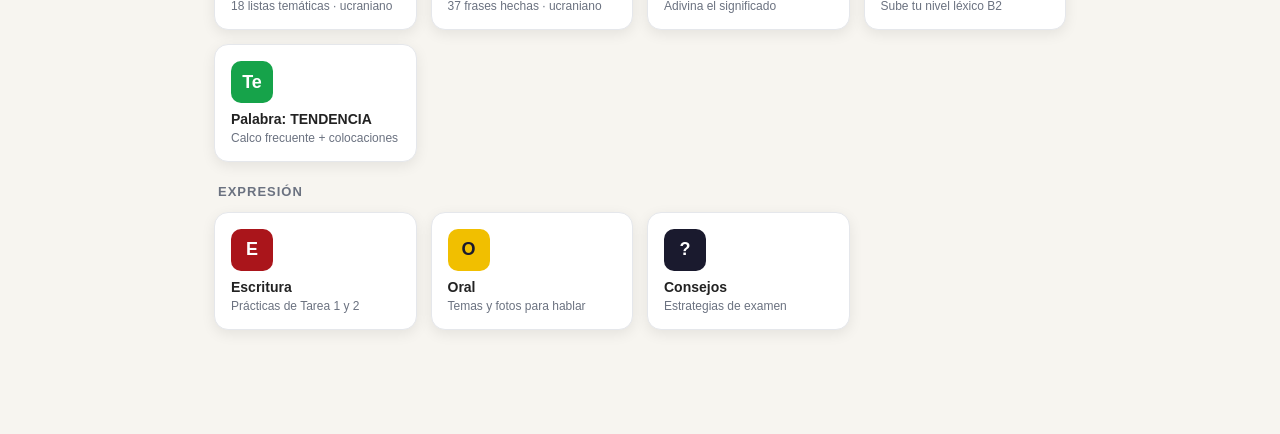
==== commit bbfe1e8a: "Interfaz bilingüe español / ucraniano con interruptor de idioma - Nuevo i18n.js con diccionario comp" ====
--- a/index.html
+++ b/index.html
@@ -543,8 +543,9 @@
 <header>
   <h1>DELE <span>B2</span></h1>
   <div class="header-buttons">
-    <button class="icon-btn" id="themeBtn" title="Cambiar tema">◐</button>
-    <button class="icon-btn" id="resetBtn" title="Reiniciar progreso">↺</button>
+    <button class="icon-btn" id="langBtn" data-i18n-title="btn_lang" title="Мова / Idioma" style="width:auto;padding:0 10px;font-weight:700;font-size:13px">УКР</button>
+    <button class="icon-btn" id="themeBtn" data-i18n-title="btn_theme" title="Cambiar tema">◐</button>
+    <button class="icon-btn" id="resetBtn" data-i18n-title="btn_reset" title="Reiniciar progreso">↺</button>
   </div>
 </header>
 
@@ -553,15 +554,15 @@
     <div class="hero">
       <div class="countdown" id="countdown">
         <div class="countdown-num" id="countdownNum">—</div>
-        <div class="countdown-lbl" id="countdownLbl">Cargando cuenta atrás…</div>
+        <div class="countdown-lbl" id="countdownLbl" data-i18n="cd_loading">Cargando cuenta atrás…</div>
       </div>
-      <h2>¡Hola! Prepara tu DELE B2</h2>
-      <p>Preguntas tipo examen, vocabulario y verbos con traducción al ucraniano, tiempos verbales explicados y simulacros según el modelo oficial del Instituto Cervantes.</p>
-      <p class="hero-love">Te quiero Yana, tú puedes.</p>
+      <h2 data-i18n="hero_title">¡Hola! Prepara tu DELE B2</h2>
+      <p data-i18n="hero_desc">Preguntas tipo examen, vocabulario y verbos con traducción al ucraniano, tiempos verbales explicados y simulacros según el modelo oficial del Instituto Cervantes.</p>
+      <p class="hero-love" data-i18n="hero_love">Te quiero Yana, tú puedes.</p>
       <div class="stats">
-        <div class="stat"><div class="stat-val" id="statQuestions">0</div><div class="stat-lbl">Respondidas</div></div>
-        <div class="stat"><div class="stat-val" id="statAccuracy">0%</div><div class="stat-lbl">Aciertos</div></div>
-        <div class="stat"><div class="stat-val" id="statStreak">0</div><div class="stat-lbl">Racha (días)</div></div>
+        <div class="stat"><div class="stat-val" id="statQuestions">0</div><div class="stat-lbl" data-i18n="stat_answered">Respondidas</div></div>
+        <div class="stat"><div class="stat-val" id="statAccuracy">0%</div><div class="stat-lbl" data-i18n="stat_accuracy">Aciertos</div></div>
+        <div class="stat"><div class="stat-val" id="statStreak">0</div><div class="stat-lbl" data-i18n="stat_streak">Racha (días)</div></div>
       </div>
       <div style="margin-top:12px">
         <div id="dailyGoalText" style="font-size:13px;color:var(--muted);margin-bottom:4px">Meta diaria: 0 / 20 preguntas</div>
@@ -569,172 +570,172 @@
       </div>
     </div>
 
-    <div class="section-title">Simulacro completo</div>
+    <div class="section-title" data-i18n="sec_mock">Simulacro completo</div>
     <div class="grid">
       <button class="card" data-action="mockexam">
         <div class="card-icon">!</div>
-        <div class="card-title">Examen completo</div>
-        <div class="card-desc">Simulacro cronometrado de las 4 pruebas</div>
+        <div class="card-title" data-i18n="card_mock_t">Examen completo</div>
+        <div class="card-desc" data-i18n="card_mock_d">Simulacro cronometrado de las 4 pruebas</div>
       </button>
       <button class="card" data-action="random">
         <div class="card-icon yellow">≡</div>
-        <div class="card-title">Quiz rápido</div>
-        <div class="card-desc">20 preguntas mixtas aleatorias</div>
-      </button>
-    </div>
-
-    <div class="section-title">Prueba 1 — Comprensión de lectura</div>
+        <div class="card-title" data-i18n="card_quick_t">Quiz rápido</div>
+        <div class="card-desc" data-i18n="card_quick_d">20 preguntas mixtas aleatorias</div>
+      </button>
+    </div>
+
+    <div class="section-title" data-i18n="sec_reading">Prueba 1 — Comprensión de lectura</div>
     <div class="grid">
       <button class="card" data-action="reading" data-task="t1">
         <div class="card-icon">L1</div>
-        <div class="card-title">Tarea 1</div>
-        <div class="card-desc">Texto largo + opción múltiple</div>
+        <div class="card-title" data-i18n="card_r1_t">Tarea 1</div>
+        <div class="card-desc" data-i18n="card_r1_d">Texto largo + opción múltiple</div>
       </button>
       <button class="card" data-action="reading" data-task="t2">
         <div class="card-icon">L2</div>
-        <div class="card-title">Tarea 2</div>
-        <div class="card-desc">Relacionar textos con personas</div>
+        <div class="card-title" data-i18n="card_r2_t">Tarea 2</div>
+        <div class="card-desc" data-i18n="card_r2_d">Relacionar textos con personas</div>
       </button>
       <button class="card" data-action="reading" data-task="t3">
         <div class="card-icon">L3</div>
-        <div class="card-title">Tarea 3</div>
-        <div class="card-desc">Texto con huecos (frases)</div>
+        <div class="card-title" data-i18n="card_r3_t">Tarea 3</div>
+        <div class="card-desc" data-i18n="card_r3_d">Texto con huecos (frases)</div>
       </button>
       <button class="card" data-action="reading" data-task="t4">
         <div class="card-icon">L4</div>
-        <div class="card-title">Tarea 4</div>
-        <div class="card-desc">Gramática y léxico en contexto</div>
-      </button>
-    </div>
-
-    <div class="section-title">Prueba 2 — Comprensión auditiva (5 tareas)</div>
+        <div class="card-title" data-i18n="card_r4_t">Tarea 4</div>
+        <div class="card-desc" data-i18n="card_r4_d">Gramática y léxico en contexto</div>
+      </button>
+    </div>
+
+    <div class="section-title" data-i18n="sec_listening">Prueba 2 — Comprensión auditiva (5 tareas)</div>
     <div class="grid">
       <button class="card" data-action="listening" data-task="t1">
         <div class="card-icon dark">A1</div>
-        <div class="card-title">Mensajes cortos</div>
-        <div class="card-desc">Avisos y anuncios</div>
+        <div class="card-title" data-i18n="card_a1_t">Mensajes cortos</div>
+        <div class="card-desc" data-i18n="card_a1_d">Avisos y anuncios</div>
       </button>
       <button class="card" data-action="listening" data-task="t2">
         <div class="card-icon dark">A2</div>
-        <div class="card-title">¿Quién lo dice?</div>
-        <div class="card-desc">Conversación: él, ella o ninguno</div>
+        <div class="card-title" data-i18n="card_a2_t">¿Quién lo dice?</div>
+        <div class="card-desc" data-i18n="card_a2_d">Conversación: él, ella o ninguno</div>
       </button>
       <button class="card" data-action="listening" data-task="t3">
         <div class="card-icon dark">A3</div>
-        <div class="card-title">Entrevistas</div>
-        <div class="card-desc">Preguntas sobre entrevistas</div>
+        <div class="card-title" data-i18n="card_a3_t">Entrevistas</div>
+        <div class="card-desc" data-i18n="card_a3_d">Preguntas sobre entrevistas</div>
       </button>
       <button class="card" data-action="listening" data-task="t4">
         <div class="card-icon dark">A4</div>
-        <div class="card-title">Relacionar personas</div>
-        <div class="card-desc">6 personas, 9 enunciados</div>
+        <div class="card-title" data-i18n="card_a4_t">Relacionar personas</div>
+        <div class="card-desc" data-i18n="card_a4_d">6 personas, 9 enunciados</div>
       </button>
       <button class="card" data-action="listening" data-task="t5">
         <div class="card-icon dark">A5</div>
-        <div class="card-title">Conferencia</div>
-        <div class="card-desc">Monólogo expositivo</div>
-      </button>
-    </div>
-
-    <div class="section-title">Verbos y tiempos · Дієслова</div>
+        <div class="card-title" data-i18n="card_a5_t">Conferencia</div>
+        <div class="card-desc" data-i18n="card_a5_d">Monólogo expositivo</div>
+      </button>
+    </div>
+
+    <div class="section-title" data-i18n="sec_verbs">Verbos y tiempos · Дієслова</div>
     <div class="grid">
       <button class="card" data-action="tenses">
         <div class="card-icon green">T</div>
-        <div class="card-title">Tiempos verbales</div>
-        <div class="card-desc">14 tiempos explicados con ucraniano</div>
+        <div class="card-title" data-i18n="card_tenses_t">Tiempos verbales</div>
+        <div class="card-desc" data-i18n="card_tenses_d">14 tiempos explicados con ucraniano</div>
       </button>
       <button class="card" data-action="verbs">
         <div class="card-icon green">V</div>
-        <div class="card-title">Verbos clave</div>
-        <div class="card-desc">50 verbos con formas irregulares</div>
+        <div class="card-title" data-i18n="card_verbs_t">Verbos clave</div>
+        <div class="card-desc" data-i18n="card_verbs_d">50 verbos con formas irregulares</div>
       </button>
       <button class="card" data-action="verbflash">
         <div class="card-icon purple">F</div>
-        <div class="card-title">Flashcards de verbos</div>
-        <div class="card-desc">Repaso con ucraniano</div>
+        <div class="card-title" data-i18n="card_verbflash_t">Flashcards de verbos</div>
+        <div class="card-desc" data-i18n="card_verbflash_d">Repaso con ucraniano</div>
       </button>
       <button class="card" data-action="conjugation">
         <div class="card-icon orange">C</div>
-        <div class="card-title">Quiz de conjugación</div>
-        <div class="card-desc">15 preguntas de práctica</div>
-      </button>
-    </div>
-
-    <div class="section-title">Vocabulario y gramática</div>
+        <div class="card-title" data-i18n="card_conj_t">Quiz de conjugación</div>
+        <div class="card-desc" data-i18n="card_conj_d">15 preguntas de práctica</div>
+      </button>
+    </div>
+
+    <div class="section-title" data-i18n="sec_vocab_grammar">Vocabulario y gramática</div>
     <div class="grid">
       <button class="card" data-action="flashcards">
         <div class="card-icon purple">V</div>
-        <div class="card-title">Flashcards</div>
-        <div class="card-desc">Vocabulario temático B2</div>
+        <div class="card-title" data-i18n="card_flash_t">Flashcards</div>
+        <div class="card-desc" data-i18n="card_flash_d">Vocabulario temático B2</div>
       </button>
       <button class="card" data-action="grammar">
         <div class="card-icon green">G</div>
-        <div class="card-title">Gramática</div>
-        <div class="card-desc">Subjuntivo, condicional, ser/estar…</div>
+        <div class="card-title" data-i18n="card_grammar_t">Gramática</div>
+        <div class="card-desc" data-i18n="card_grammar_d">Subjuntivo, condicional, ser/estar…</div>
       </button>
       <button class="card" data-action="idioms">
         <div class="card-icon orange">M</div>
-        <div class="card-title">Expresiones</div>
-        <div class="card-desc">Modismos y frases hechas</div>
+        <div class="card-title" data-i18n="card_idioms_t">Expresiones</div>
+        <div class="card-desc" data-i18n="card_idioms_d">Modismos y frases hechas</div>
       </button>
       <button class="card" data-action="connectors">
         <div class="card-icon purple">C</div>
-        <div class="card-title">Conectores</div>
-        <div class="card-desc">Marcadores discursivos</div>
-      </button>
-    </div>
-
-    <div class="section-title">Vocabulario por temas · Ucraniano 🇺🇦</div>
+        <div class="card-title" data-i18n="card_connectors_t">Conectores</div>
+        <div class="card-desc" data-i18n="card_connectors_d">Marcadores discursivos</div>
+      </button>
+    </div>
+
+    <div class="section-title" data-i18n="sec_vocab_themes">Vocabulario por temas · Ucraniano 🇺🇦</div>
     <div class="grid">
       <button class="card" data-action="articleBrowser">
         <div class="card-icon purple">Ar</div>
-        <div class="card-title">Vocabulario de artículos</div>
-        <div class="card-desc">18 listas temáticas · ucraniano</div>
+        <div class="card-title" data-i18n="card_articles_t">Vocabulario de artículos</div>
+        <div class="card-desc" data-i18n="card_articles_d">18 listas temáticas · ucraniano</div>
       </button>
       <button class="card" data-action="serEstar">
         <div class="card-icon orange">SE</div>
-        <div class="card-title">Frases: SER y ESTAR</div>
-        <div class="card-desc">37 frases hechas · ucraniano</div>
+        <div class="card-title" data-i18n="card_serestar_t">Frases: SER y ESTAR</div>
+        <div class="card-desc" data-i18n="card_serestar_d">37 frases hechas · ucraniano</div>
       </button>
       <button class="card" data-action="serEstarQuiz">
         <div class="card-icon orange">Q</div>
-        <div class="card-title">Quiz: SER y ESTAR</div>
-        <div class="card-desc">Adivina el significado</div>
+        <div class="card-title" data-i18n="card_serestarquiz_t">Quiz: SER y ESTAR</div>
+        <div class="card-desc" data-i18n="card_serestarquiz_d">Adivina el significado</div>
       </button>
       <button class="card" data-action="tenerSyn">
         <div class="card-icon yellow">Tn</div>
-        <div class="card-title">Sinónimos de TENER</div>
-        <div class="card-desc">Sube tu nivel léxico B2</div>
+        <div class="card-title" data-i18n="card_tener_t">Sinónimos de TENER</div>
+        <div class="card-desc" data-i18n="card_tener_d">Sube tu nivel léxico B2</div>
       </button>
       <button class="card" data-action="tendencia">
         <div class="card-icon green">Te</div>
-        <div class="card-title">Palabra: TENDENCIA</div>
-        <div class="card-desc">Calco frecuente + colocaciones</div>
-      </button>
-    </div>
-
-    <div class="section-title">Expresión</div>
+        <div class="card-title" data-i18n="card_tendencia_t">Palabra: TENDENCIA</div>
+        <div class="card-desc" data-i18n="card_tendencia_d">Calco frecuente + colocaciones</div>
+      </button>
+    </div>
+
+    <div class="section-title" data-i18n="sec_expression">Expresión</div>
     <div class="grid">
       <button class="card" data-action="writing">
         <div class="card-icon">E</div>
-        <div class="card-title">Escritura</div>
-        <div class="card-desc">Prácticas de Tarea 1 y 2</div>
+        <div class="card-title" data-i18n="card_writing_t">Escritura</div>
+        <div class="card-desc" data-i18n="card_writing_d">Prácticas de Tarea 1 y 2</div>
       </button>
       <button class="card" data-action="speaking">
         <div class="card-icon yellow">O</div>
-        <div class="card-title">Oral</div>
-        <div class="card-desc">Temas y fotos para hablar</div>
+        <div class="card-title" data-i18n="card_speaking_t">Oral</div>
+        <div class="card-desc" data-i18n="card_speaking_d">Temas y fotos para hablar</div>
       </button>
       <button class="card" data-action="tips">
         <div class="card-icon dark">?</div>
-        <div class="card-title">Consejos</div>
-        <div class="card-desc">Estrategias de examen</div>
+        <div class="card-title" data-i18n="card_tips_t">Consejos</div>
+        <div class="card-desc" data-i18n="card_tips_d">Estrategias de examen</div>
       </button>
     </div>
   </div>
 
   <div id="quizScreen" class="screen">
-    <button class="back-btn" onclick="goHome()">‹ Volver</button>
+    <button class="back-btn" onclick="goHome()" data-i18n="back">‹ Volver</button>
     <div class="quiz-header">
       <span id="quizTitle">Quiz</span>
       <span id="quizTimer" class="timer" style="display:none;">00:00</span>
@@ -747,20 +748,20 @@
   <div id="resultScreen" class="screen">
     <div class="result-screen">
       <div class="result-score" id="resultScore">0%</div>
-      <div class="result-label" id="resultLabel">¡Buen trabajo!</div>
+      <div class="result-label" id="resultLabel" data-i18n="res_default">¡Buen trabajo!</div>
       <div class="result-summary">
-        <div class="stat"><div class="stat-val" id="resCorrect" style="color:var(--ok)">0</div><div class="stat-lbl">Aciertos</div></div>
-        <div class="stat"><div class="stat-val" id="resWrong" style="color:var(--bad)">0</div><div class="stat-lbl">Fallos</div></div>
-        <div class="stat"><div class="stat-val" id="resTotal">0</div><div class="stat-lbl">Total</div></div>
+        <div class="stat"><div class="stat-val" id="resCorrect" style="color:var(--ok)">0</div><div class="stat-lbl" data-i18n="res_correct">Aciertos</div></div>
+        <div class="stat"><div class="stat-val" id="resWrong" style="color:var(--bad)">0</div><div class="stat-lbl" data-i18n="res_wrong">Fallos</div></div>
+        <div class="stat"><div class="stat-val" id="resTotal">0</div><div class="stat-lbl" data-i18n="res_total">Total</div></div>
       </div>
       <div id="resultFeedback"></div>
-      <button class="btn" onclick="goHome()">Volver al inicio</button>
-      <button class="btn ghost" onclick="repeatQuiz()">Repetir</button>
+      <button class="btn" onclick="goHome()" data-i18n="result_back">Volver al inicio</button>
+      <button class="btn ghost" onclick="repeatQuiz()" data-i18n="result_repeat">Repetir</button>
     </div>
   </div>
 
   <div id="flashScreen" class="screen">
-    <button class="back-btn" onclick="goHome()">‹ Volver</button>
+    <button class="back-btn" onclick="goHome()" data-i18n="back">‹ Volver</button>
     <div class="quiz-header">
       <span id="flashCategory">Vocabulario</span>
       <span id="flashProgress">1 / 50</span>
@@ -768,44 +769,45 @@
     <div class="progress"><div class="progress-bar" id="flashProgressBar"></div></div>
     <div id="flashCardContainer"></div>
     <div class="nav-buttons">
-      <button class="btn ghost" onclick="flashPrev()">‹ Anterior</button>
-      <button class="btn" onclick="flashNext()">Siguiente ›</button>
-    </div>
-    <button class="btn secondary" onclick="flashShuffle()">Mezclar</button>
+      <button class="btn ghost" onclick="flashPrev()" data-i18n="prev">‹ Anterior</button>
+      <button class="btn" onclick="flashNext()" data-i18n="next">Siguiente ›</button>
+    </div>
+    <button class="btn secondary" onclick="flashShuffle()" data-i18n="shuffle">Mezclar</button>
   </div>
 
   <div id="writingScreen" class="screen">
-    <button class="back-btn" onclick="goHome()">‹ Volver</button>
-    <h2 id="writingTitle">Expresión escrita</h2>
+    <button class="back-btn" onclick="goHome()" data-i18n="back">‹ Volver</button>
+    <h2 id="writingTitle" data-i18n="title_writing">Expresión escrita</h2>
     <div id="writingContent"></div>
   </div>
 
   <div id="speakingScreen" class="screen">
-    <button class="back-btn" onclick="goHome()">‹ Volver</button>
-    <h2>Expresión oral</h2>
+    <button class="back-btn" onclick="goHome()" data-i18n="back">‹ Volver</button>
+    <h2 data-i18n="title_speaking">Expresión oral</h2>
     <div id="speakingContent"></div>
   </div>
 
   <div id="infoScreen" class="screen">
-    <button class="back-btn" onclick="goHome()">‹ Volver</button>
+    <button class="back-btn" onclick="goHome()" data-i18n="back">‹ Volver</button>
     <div id="infoContent"></div>
   </div>
 
   <div id="listingScreen" class="screen">
-    <button class="back-btn" onclick="goHome()">‹ Volver</button>
+    <button class="back-btn" onclick="goHome()" data-i18n="back">‹ Volver</button>
     <h2 id="listingTitle"></h2>
     <div id="listingContent"></div>
   </div>
 </main>
 
 <div class="bottom-tabs">
-  <button class="tab active" data-screen="homeScreen"><span class="tab-icon">⌂</span>Inicio</button>
-  <button class="tab" data-action="flashcards"><span class="tab-icon">V</span>Vocab</button>
-  <button class="tab" data-action="grammar"><span class="tab-icon">G</span>Gramática</button>
-  <button class="tab" data-action="random"><span class="tab-icon">Q</span>Quiz</button>
-  <button class="tab" data-action="tips"><span class="tab-icon">?</span>Tips</button>
+  <button class="tab active" data-screen="homeScreen"><span class="tab-icon">⌂</span><span data-i18n="tab_home">Inicio</span></button>
+  <button class="tab" data-action="flashcards"><span class="tab-icon">V</span><span data-i18n="tab_vocab">Vocab</span></button>
+  <button class="tab" data-action="grammar"><span class="tab-icon">G</span><span data-i18n="tab_grammar">Gramática</span></button>
+  <button class="tab" data-action="random"><span class="tab-icon">Q</span><span data-i18n="tab_quiz">Quiz</span></button>
+  <button class="tab" data-action="tips"><span class="tab-icon">?</span><span data-i18n="tab_tips">Tips</span></button>
 </div>
 
+<script src="i18n.js"></script>
 <script src="questions.js"></script>
 <script src="app.js"></script>
 <script>
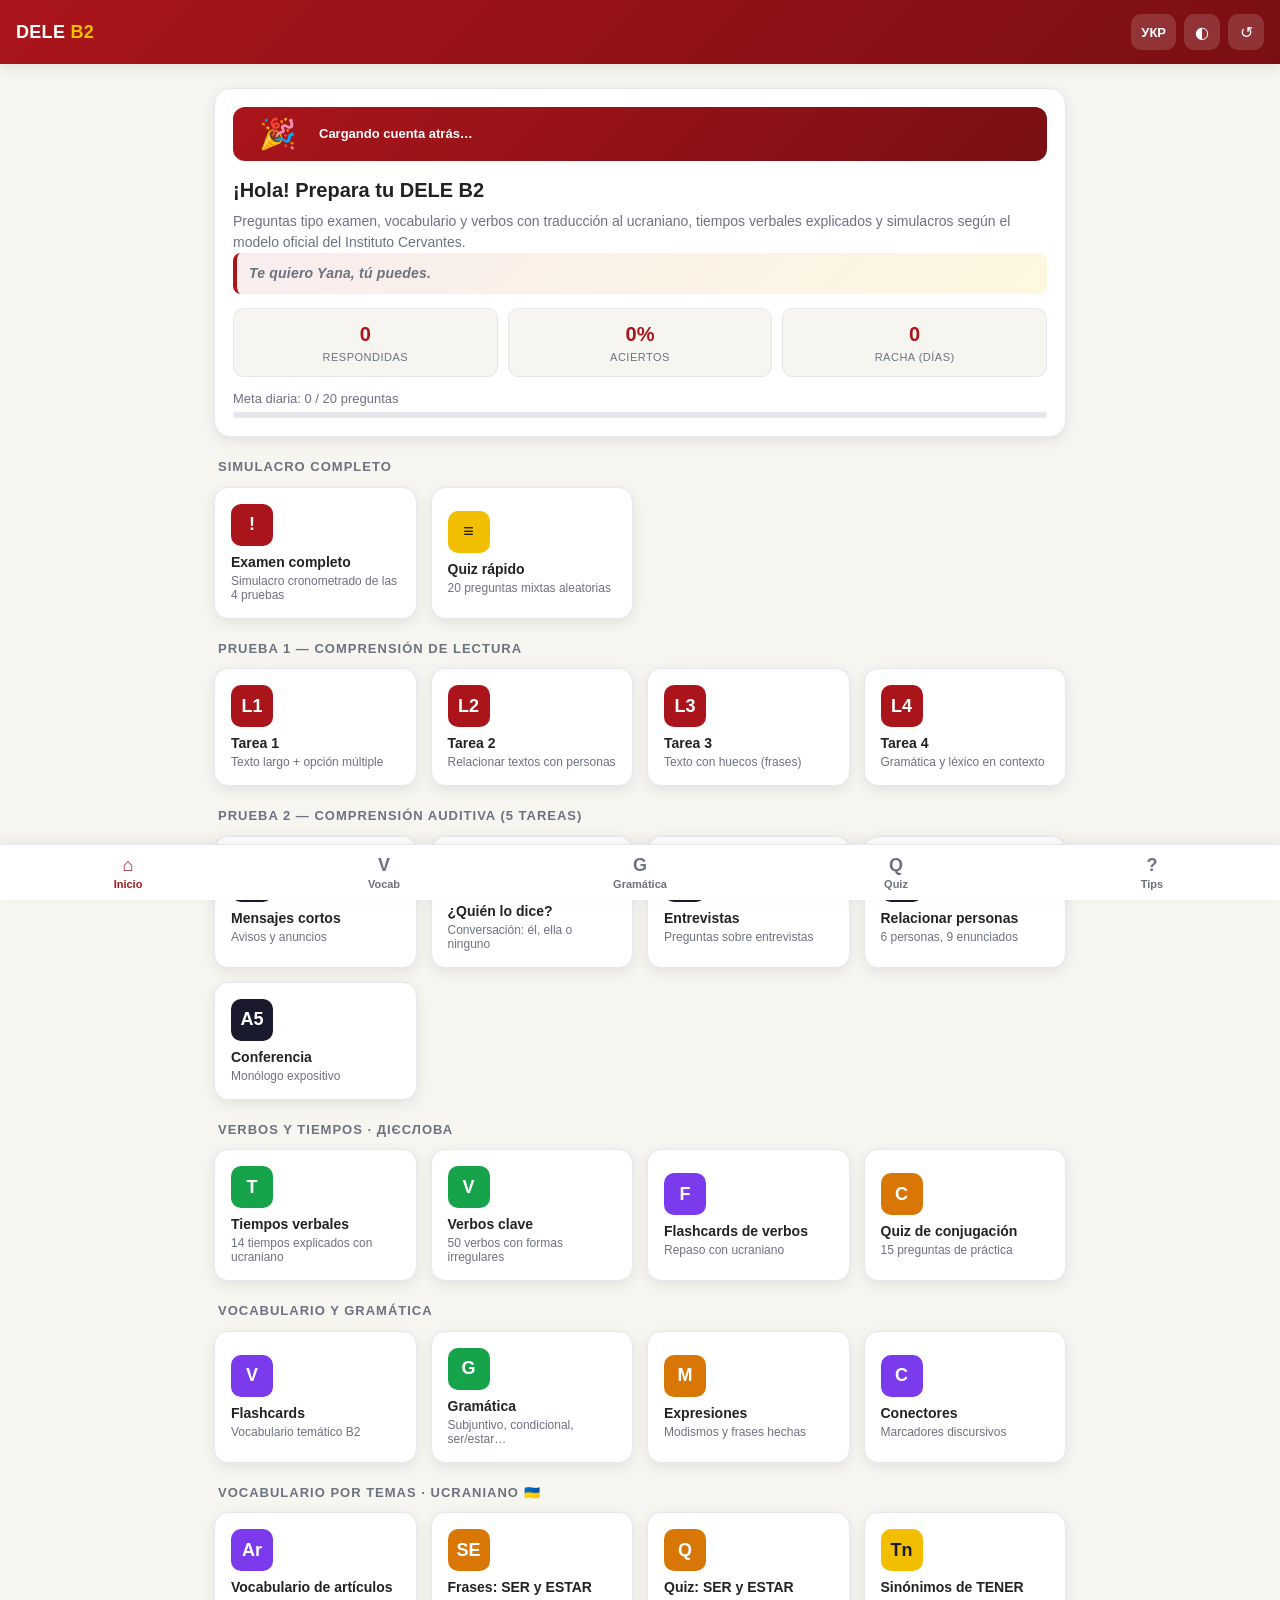
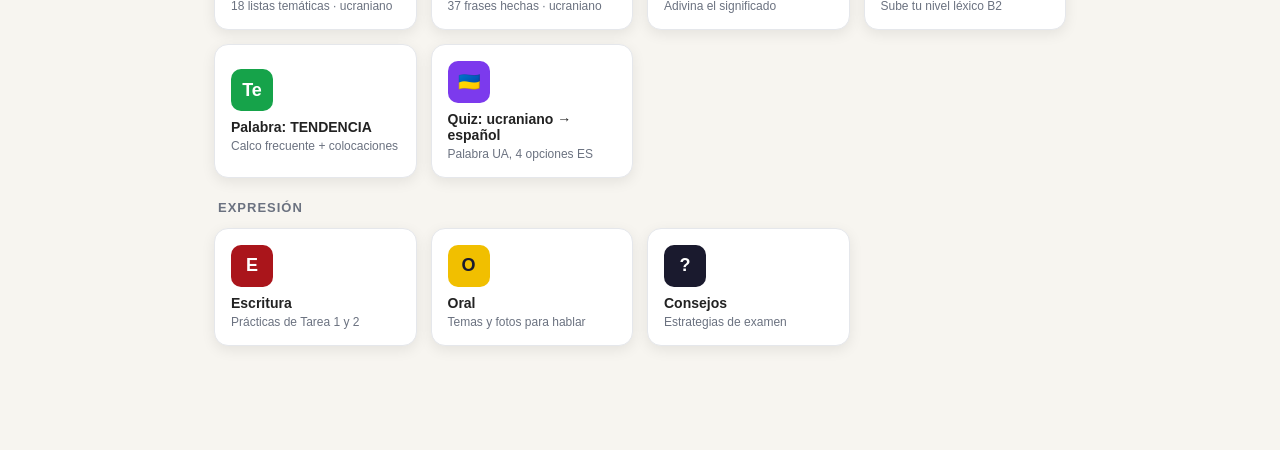
==== commit 859e4af7: "Quiz ucraniano → español con 4 opciones - Nuevo modo: la palabra se muestra en ucraniano y hay que e" ====
--- a/index.html
+++ b/index.html
@@ -712,6 +712,11 @@
         <div class="card-title" data-i18n="card_tendencia_t">Palabra: TENDENCIA</div>
         <div class="card-desc" data-i18n="card_tendencia_d">Calco frecuente + colocaciones</div>
       </button>
+      <button class="card" data-action="uaEsQuiz">
+        <div class="card-icon purple">🇺🇦</div>
+        <div class="card-title" data-i18n="card_uaes_t">Quiz: ucraniano → español</div>
+        <div class="card-desc" data-i18n="card_uaes_d">Palabra UA, 4 opciones ES</div>
+      </button>
     </div>
 
     <div class="section-title" data-i18n="sec_expression">Expresión</div>
